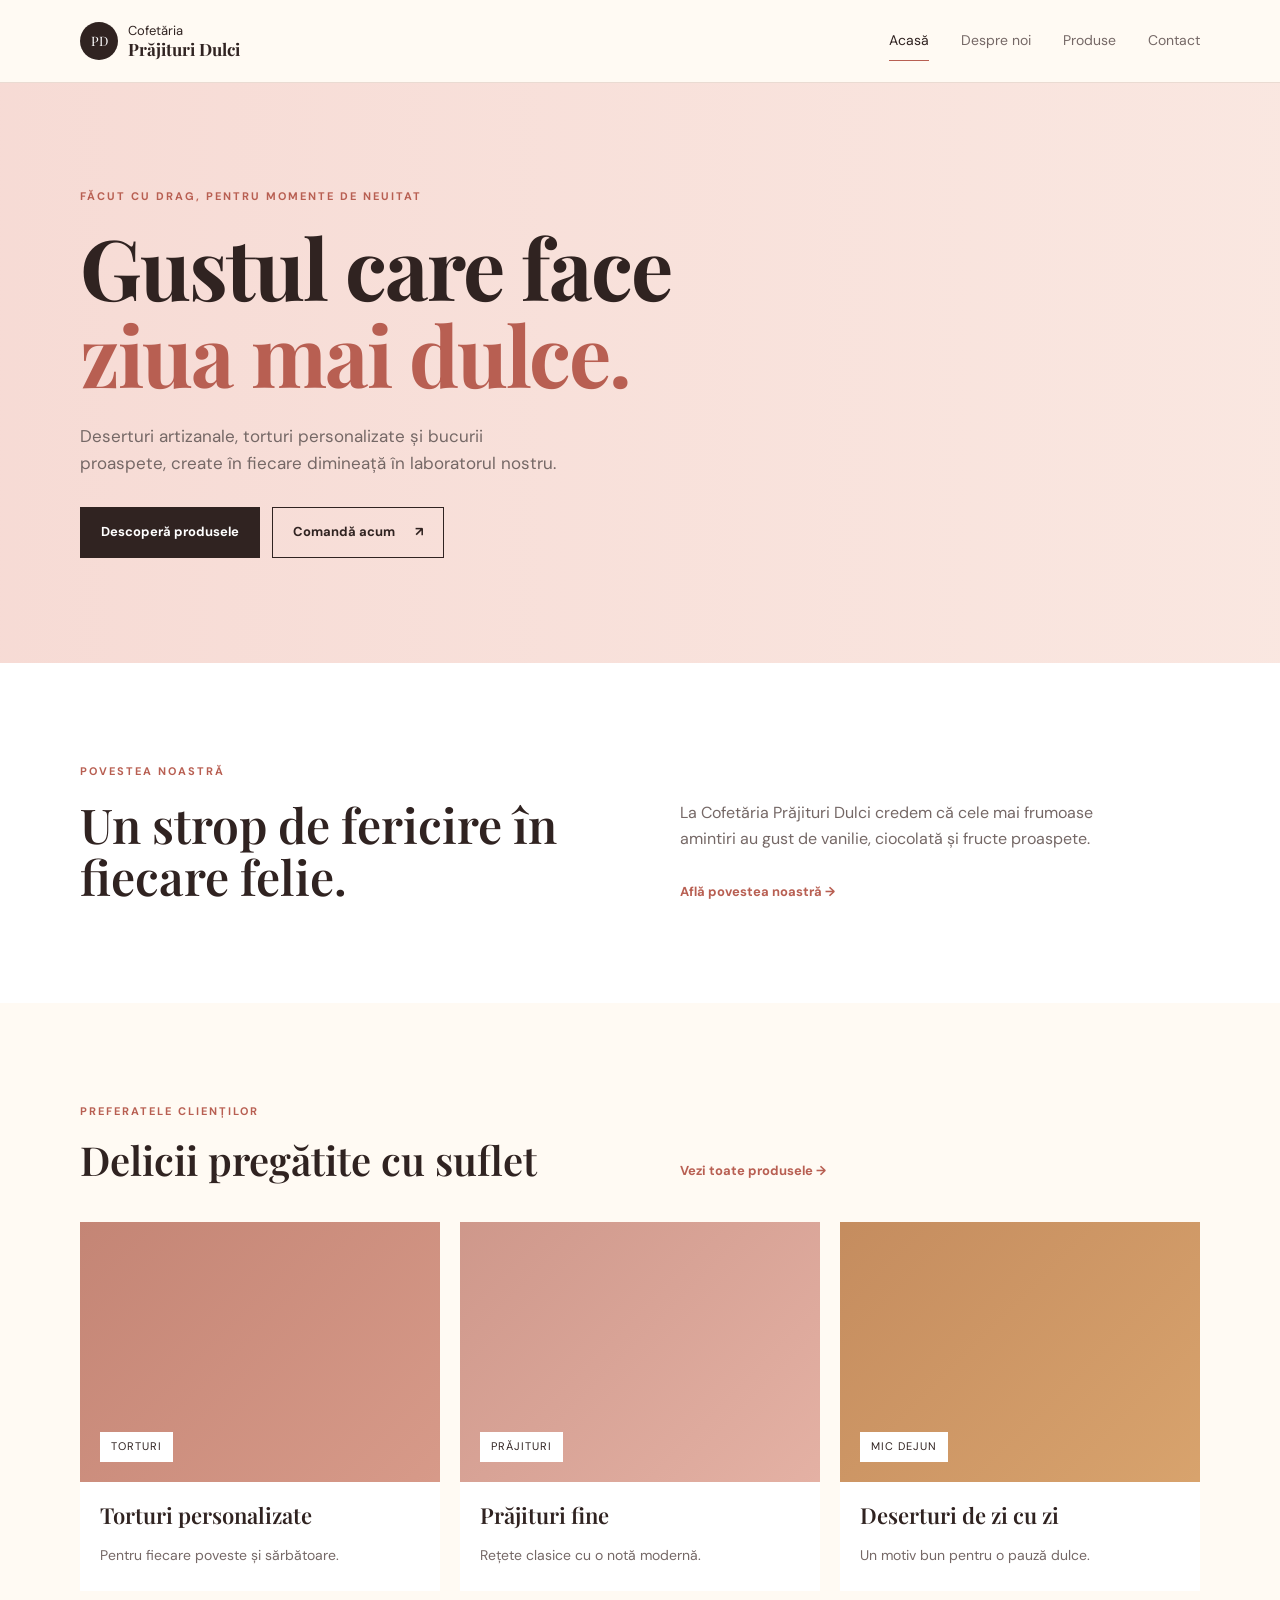
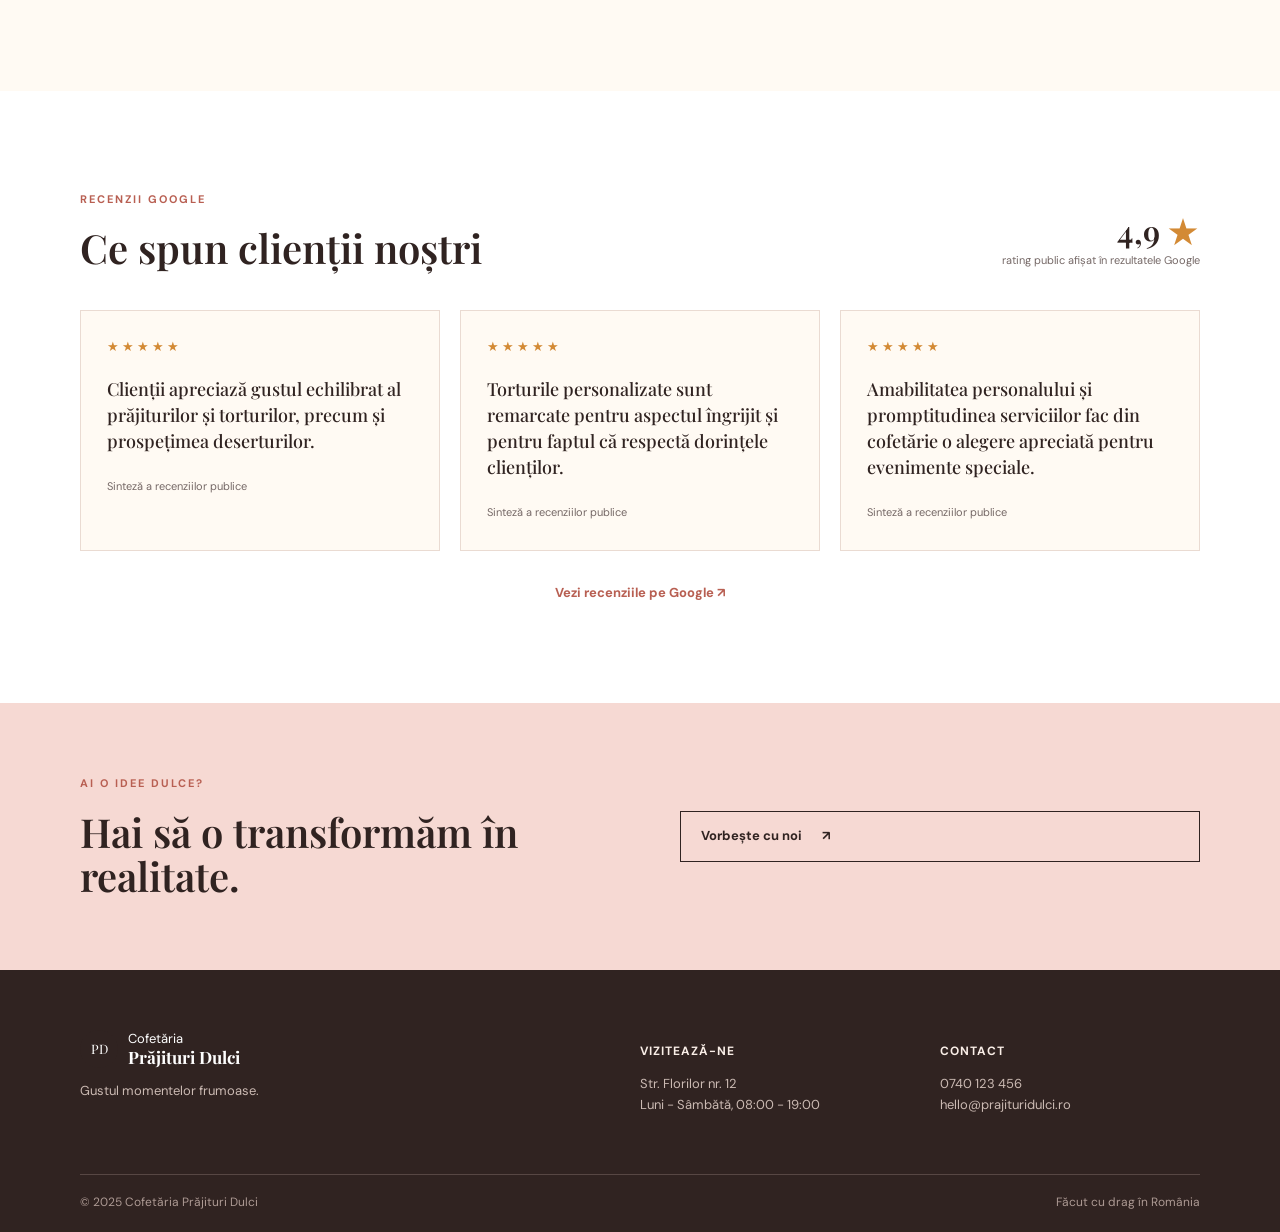
==== index.html @ 6f8dd499 "first commit" ====
<!doctype html>
<html lang="ro">
<head>
  <meta charset="utf-8">
  <meta name="viewport" content="width=device-width, initial-scale=1">
  <meta name="description" content="Cofetăria Prăjituri Dulci - torturi, prăjituri și deserturi pregătite cu grijă.">
  <title>Cofetăria Prăjituri Dulci | Gustul momentelor frumoase</title>
  <link rel="preconnect" href="https://fonts.googleapis.com">
  <link rel="preconnect" href="https://fonts.gstatic.com" crossorigin>
  <link href="https://fonts.googleapis.com/css2?family=DM+Sans:wght@400;500;700&family=Playfair+Display:wght@600;700&display=swap" rel="stylesheet">
  <link rel="stylesheet" href="css/style.css">
</head>
<body>
  <header class="site-header">
    <div class="container header-inner">
      <a class="logo" href="index.html" aria-label="Cofetăria Prăjituri Dulci - pagina principală">
        <span class="logo-mark">PD</span>
        <span>Cofetăria <strong>Prăjituri Dulci</strong></span>
      </a>
      <button class="menu-toggle" aria-label="Deschide meniul" aria-expanded="false">☰</button>
      <nav class="main-nav" aria-label="Navigație principală">
        <a class="active" href="index.html">Acasă</a>
        <a href="pages/despre-noi.html">Despre noi</a>
        <a href="pages/produse.html">Produse</a>
        <a href="pages/contact.html">Contact</a>
      </nav>
    </div>
  </header>

  <main>
    <section class="hero">
      <div class="container hero-content">
        <p class="eyebrow">Făcut cu drag, pentru momente de neuitat</p>
        <h1>Gustul care face<br><em>ziua mai dulce.</em></h1>
        <p class="hero-text">Deserturi artizanale, torturi personalizate și bucurii proaspete, create în fiecare dimineață în laboratorul nostru.</p>
        <div class="button-row">
          <a class="button button-primary" href="pages/produse.html">Descoperă produsele</a>
          <a class="button button-light" href="pages/contact.html">Comandă acum <span>↗</span></a>
        </div>
      </div>
    </section>

    <section class="section intro">
      <div class="container intro-grid">
        <div>
          <p class="eyebrow">Povestea noastră</p>
          <h2>Un strop de fericire în fiecare felie.</h2>
        </div>
        <div>
          <p>La Cofetăria Prăjituri Dulci credem că cele mai frumoase amintiri au gust de vanilie, ciocolată și fructe proaspete.</p>
          <a class="text-link" href="pages/despre-noi.html">Află povestea noastră <span>→</span></a>
        </div>
      </div>
    </section>

    <section class="section products-section">
      <div class="container">
        <div class="section-heading">
          <div>
            <p class="eyebrow">Preferatele clienților</p>
            <h2>Delicii pregătite cu suflet</h2>
          </div>
          <a class="text-link" href="pages/produse.html">Vezi toate produsele <span>→</span></a>
        </div>
        <div class="product-grid">
          <article class="product-card">
            <div class="product-image image-cake"><span>Torturi</span></div>
            <div class="product-info"><h3>Torturi personalizate</h3><p>Pentru fiecare poveste și sărbătoare.</p></div>
          </article>
          <article class="product-card">
            <div class="product-image image-cupcake"><span>Prăjituri</span></div>
            <div class="product-info"><h3>Prăjituri fine</h3><p>Rețete clasice cu o notă modernă.</p></div>
          </article>
          <article class="product-card">
            <div class="product-image image-croissant"><span>Mic dejun</span></div>
            <div class="product-info"><h3>Deserturi de zi cu zi</h3><p>Un motiv bun pentru o pauză dulce.</p></div>
          </article>
        </div>
      </div>
    </section>

    <section class="section testimonials-section">
      <div class="container">
        <div class="section-heading">
          <div>
            <p class="eyebrow">Recenzii Google</p>
            <h2>Ce spun clienții noștri</h2>
          </div>
          <div class="review-score">
            <strong>4,9 <span>★</span></strong>
            <small>rating public afișat în rezultatele Google</small>
          </div>
        </div>
        <div class="testimonial-grid">
          <article class="testimonial-card">
            <div class="stars" aria-label="5 stele">★★★★★</div>
            <p>Clienții apreciază gustul echilibrat al prăjiturilor și torturilor, precum și prospețimea deserturilor.</p>
            <span>Sinteză a recenziilor publice</span>
          </article>
          <article class="testimonial-card">
            <div class="stars" aria-label="5 stele">★★★★★</div>
            <p>Torturile personalizate sunt remarcate pentru aspectul îngrijit și pentru faptul că respectă dorințele clienților.</p>
            <span>Sinteză a recenziilor publice</span>
          </article>
          <article class="testimonial-card">
            <div class="stars" aria-label="5 stele">★★★★★</div>
            <p>Amabilitatea personalului și promptitudinea serviciilor fac din cofetărie o alegere apreciată pentru evenimente speciale.</p>
            <span>Sinteză a recenziilor publice</span>
          </article>
        </div>
        <a class="text-link reviews-link" href="https://www.google.com/search?q=cofetaria+prajituri+dulci+sibiu" target="_blank" rel="noopener noreferrer">Vezi recenziile pe Google <span>↗</span></a>
      </div>
    </section>

    <section class="cta">
      <div class="container cta-inner">
        <div><p class="eyebrow">Ai o idee dulce?</p><h2>Hai să o transformăm în realitate.</h2></div>
        <a class="button button-light" href="pages/contact.html">Vorbește cu noi <span>↗</span></a>
      </div>
    </section>
  </main>

  <footer class="site-footer">
    <div class="container footer-grid">
      <div><a class="logo logo-footer" href="index.html"><span class="logo-mark">PD</span><span>Cofetăria <strong>Prăjituri Dulci</strong></span></a><p>Gustul momentelor frumoase.</p></div>
      <div><h3>Vizitează-ne</h3><p>Str. Florilor nr. 12<br>Luni - Sâmbătă, 08:00 - 19:00</p></div>
      <div><h3>Contact</h3><p><a href="tel:+40740123456">0740 123 456</a><br><a href="mailto:hello@prajituridulci.ro">hello@prajituridulci.ro</a></p></div>
    </div>
    <div class="container footer-bottom"><span>© 2025 Cofetăria Prăjituri Dulci</span><span>Făcut cu drag în România</span></div>
  </footer>
  <script src="js/main.js"></script>
</body>
</html>
---- css/style.css ----
:root{--cream:#fffaf3;--pink:#f6d9d3;--dark:#302321;--muted:#756866;--accent:#b85f52;--line:#eadbd2}*{box-sizing:border-box}html{scroll-behavior:smooth}body{margin:0;background:var(--cream);color:var(--dark);font-family:"DM Sans",sans-serif;line-height:1.6}a{color:inherit;text-decoration:none}.container{width:min(1120px,calc(100% - 48px));margin:auto}.site-header{background:var(--cream);border-bottom:1px solid var(--line);position:relative;z-index:2}.header-inner{display:flex;align-items:center;justify-content:space-between;min-height:82px}.logo{display:flex;align-items:center;gap:10px;font-size:13px;line-height:1.2}.logo strong{display:block;font-size:17px;font-family:"Playfair Display",serif}.logo-mark{display:grid;place-items:center;width:38px;height:38px;border-radius:50%;background:var(--dark);color:#fff;font-family:"Playfair Display",serif}.main-nav{display:flex;gap:32px;font-size:14px}.main-nav a{padding:8px 0;color:var(--muted)}.main-nav a:hover,.main-nav .active{color:var(--dark);border-bottom:1px solid var(--accent)}.menu-toggle{display:none;border:0;background:none;font-size:24px}.hero{min-height:580px;display:flex;align-items:center;background:linear-gradient(90deg,rgba(246,217,211,.94),rgba(246,217,211,.58)),url("../assets/images/hero.jpg") center/cover}.hero-content{padding:80px 0}.eyebrow{margin:0 0 17px;color:var(--accent);font-size:11px;font-weight:700;letter-spacing:2px;text-transform:uppercase}.hero h1,.page-hero h1{font-family:"Playfair Display",serif;font-size:clamp(48px,7vw,84px);line-height:1.04;letter-spacing:-2px;margin:0 0 25px}.hero h1 em,.page-hero h1 em{color:var(--accent);font-style:normal}.hero-text{max-width:490px;color:var(--muted);font-size:17px}.button{display:inline-flex;align-items:center;gap:20px;border:1px solid var(--dark);padding:14px 20px;font-size:13px;font-weight:700;transition:.2s}.button:hover{transform:translateY(-2px)}.button-primary{background:var(--dark);color:white}.button-light{background:transparent}.button-row{display:flex;gap:12px;margin-top:30px}.section{padding:100px 0}.intro{background:#fff}.intro-grid,.section-heading,.cta-inner{display:grid;grid-template-columns:1fr 1fr;gap:80px;align-items:end}.intro h2,.section h2,.cta h2{font:600 clamp(32px,4vw,48px)/1.1 "Playfair Display",serif;margin:0}.intro p:not(.eyebrow){max-width:450px;color:var(--muted)}.text-link{display:inline-block;margin-top:14px;color:var(--accent);font-weight:700;font-size:13px}.products-section{background:var(--cream)}.section-heading{margin-bottom:40px}.section-heading h2{font-size:40px}.product-grid{display:grid;grid-template-columns:repeat(3,1fr);gap:20px}.product-card{background:#fff}.product-image,.menu-art{height:260px;background-size:cover;background-position:center;display:flex;align-items:flex-end;padding:20px}.product-image span{padding:6px 11px;background:#fff;font-size:11px;text-transform:uppercase;letter-spacing:1px}.image-cake{background-color:#d79a89;background-image:linear-gradient(135deg,rgba(120,50,38,.2),transparent),url("../assets/images/tort.jpg")}.image-cupcake{background-color:#e4b1a4;background-image:linear-gradient(135deg,rgba(120,50,38,.2),transparent),url("../assets/images/prajituri.jpg")}.image-croissant{background-color:#d8a36d;background-image:linear-gradient(135deg,rgba(120,50,38,.2),transparent),url("../assets/images/deserturi.jpg")}.product-info{padding:18px 20px 25px}.product-info h3{font:600 22px "Playfair Display",serif;margin:0}.product-info p{color:var(--muted);font-size:14px;margin-bottom:0}.testimonials-section{background:#fff}.review-score{display:flex;flex-direction:column;align-items:flex-end}.review-score strong{font:600 32px "Playfair Display",serif}.review-score strong span,.stars{color:#d38a35;letter-spacing:3px}.review-score small,.testimonial-card span{color:var(--muted);font-size:11px}.testimonial-grid{display:grid;grid-template-columns:repeat(3,1fr);gap:20px}.testimonial-card{border:1px solid var(--line);padding:26px;background:var(--cream)}.testimonial-card p{font:500 18px/1.45 "Playfair Display",serif;margin:18px 0}.stars{font-size:13px}.reviews-link{display:block;text-align:center;margin-top:32px}.cta{padding:72px 0;background:var(--pink)}.cta-inner{align-items:center}.cta h2{font-size:40px}.site-footer{background:var(--dark);color:#f9eee7;padding:60px 0 20px}.footer-grid{display:grid;grid-template-columns:2fr 1fr 1fr;gap:40px}.logo-footer{color:#fff}.site-footer p{color:#cbbab3;font-size:13px}.site-footer h3{font-size:12px;text-transform:uppercase;letter-spacing:1px}.footer-bottom{border-top:1px solid #574744;margin-top:45px;padding-top:18px;display:flex;justify-content:space-between;color:#ad9a94;font-size:12px}.page-hero{padding:100px 0 90px;background:var(--pink)}.page-hero h1{font-size:clamp(48px,7vw,76px)}.content-narrow{max-width:850px}.lead{font:600 28px/1.35 "Playfair Display",serif;margin-top:0}.content-narrow>p:not(.lead){color:var(--muted);max-width:650px}.values-grid{display:grid;grid-template-columns:repeat(3,1fr);gap:30px;margin-top:70px;border-top:1px solid var(--line);padding-top:30px}.values-grid strong{color:var(--accent);font-size:12px}.values-grid h2{font-size:25px;margin:12px 0}.values-grid p,.menu-list p,.contact-grid p{color:var(--muted)}.menu-list{display:grid;gap:24px}.menu-list article{display:grid;grid-template-columns:220px 1fr;gap:32px;align-items:center;border-bottom:1px solid var(--line);padding-bottom:24px}.menu-art{height:170px}.menu-list h2{font-size:30px}.menu-list strong{color:var(--accent);font-size:14px}.contact-grid{display:grid;grid-template-columns:1fr 1fr;gap:100px}.contact-details{margin-top:45px}.contact-details p{margin:22px 0}.contact-details a{color:var(--accent)}.contact-form{display:grid;gap:18px}.contact-form label{font-size:12px;font-weight:700}.contact-form input,.contact-form textarea{display:block;width:100%;margin-top:7px;border:1px solid var(--line);background:#fff;padding:13px;font:inherit}.contact-form textarea{resize:vertical}.form-status{margin:0;font-size:13px!important;color:var(--accent)!important}@media(max-width:700px){.container{width:min(100% - 32px,1120px)}.menu-toggle{display:block}.main-nav{display:none;position:absolute;top:82px;left:0;right:0;background:var(--cream);padding:20px 24px;flex-direction:column;gap:10px;border-bottom:1px solid var(--line)}.main-nav.open{display:flex}.hero{min-height:580px}.button-row,.intro-grid,.section-heading,.cta-inner,.contact-grid{grid-template-columns:1fr;display:grid;gap:14px}.section{padding:70px 0}.product-grid,.footer-grid,.values-grid,.testimonial-grid{grid-template-columns:1fr}.section-heading{gap:20px}.review-score{align-items:flex-start}.footer-grid{gap:25px}.footer-bottom{gap:15px;flex-direction:column}.page-hero{padding:70px 0}.menu-list article{grid-template-columns:1fr}.menu-art{height:220px}}
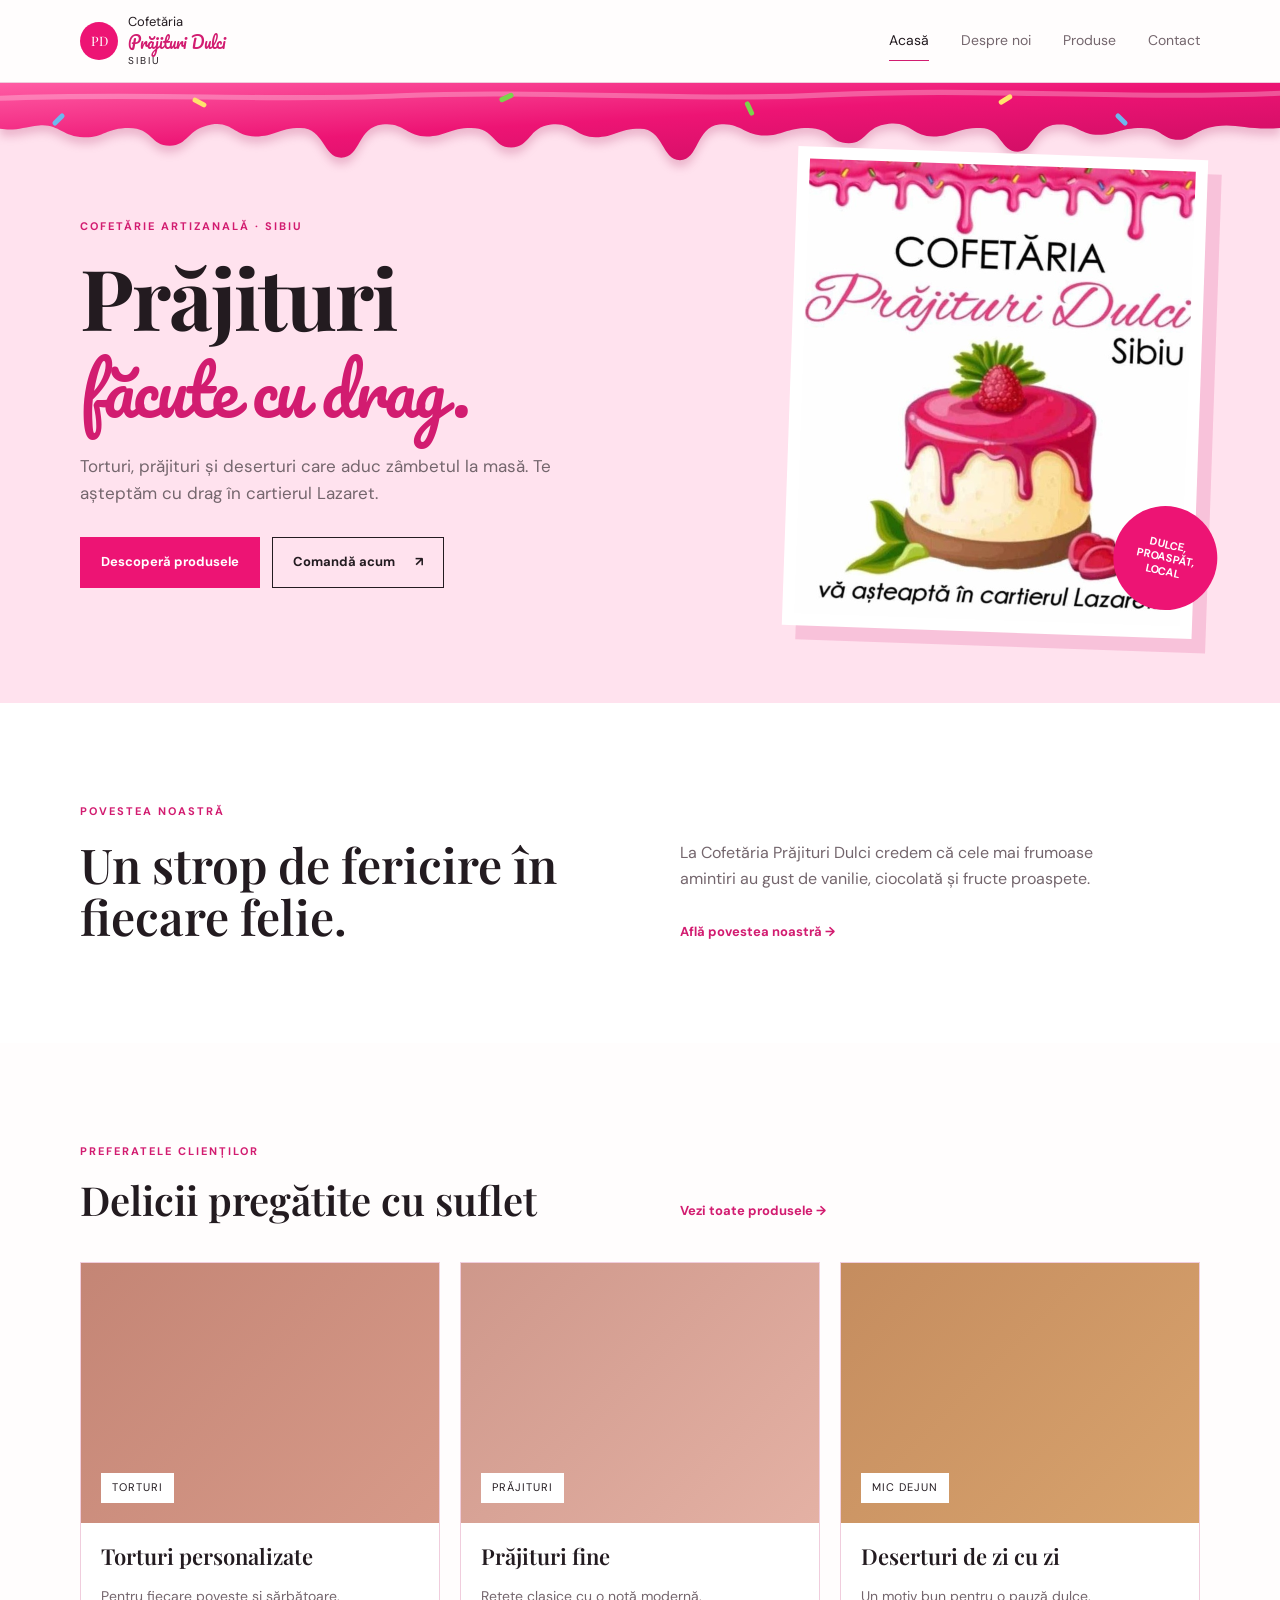
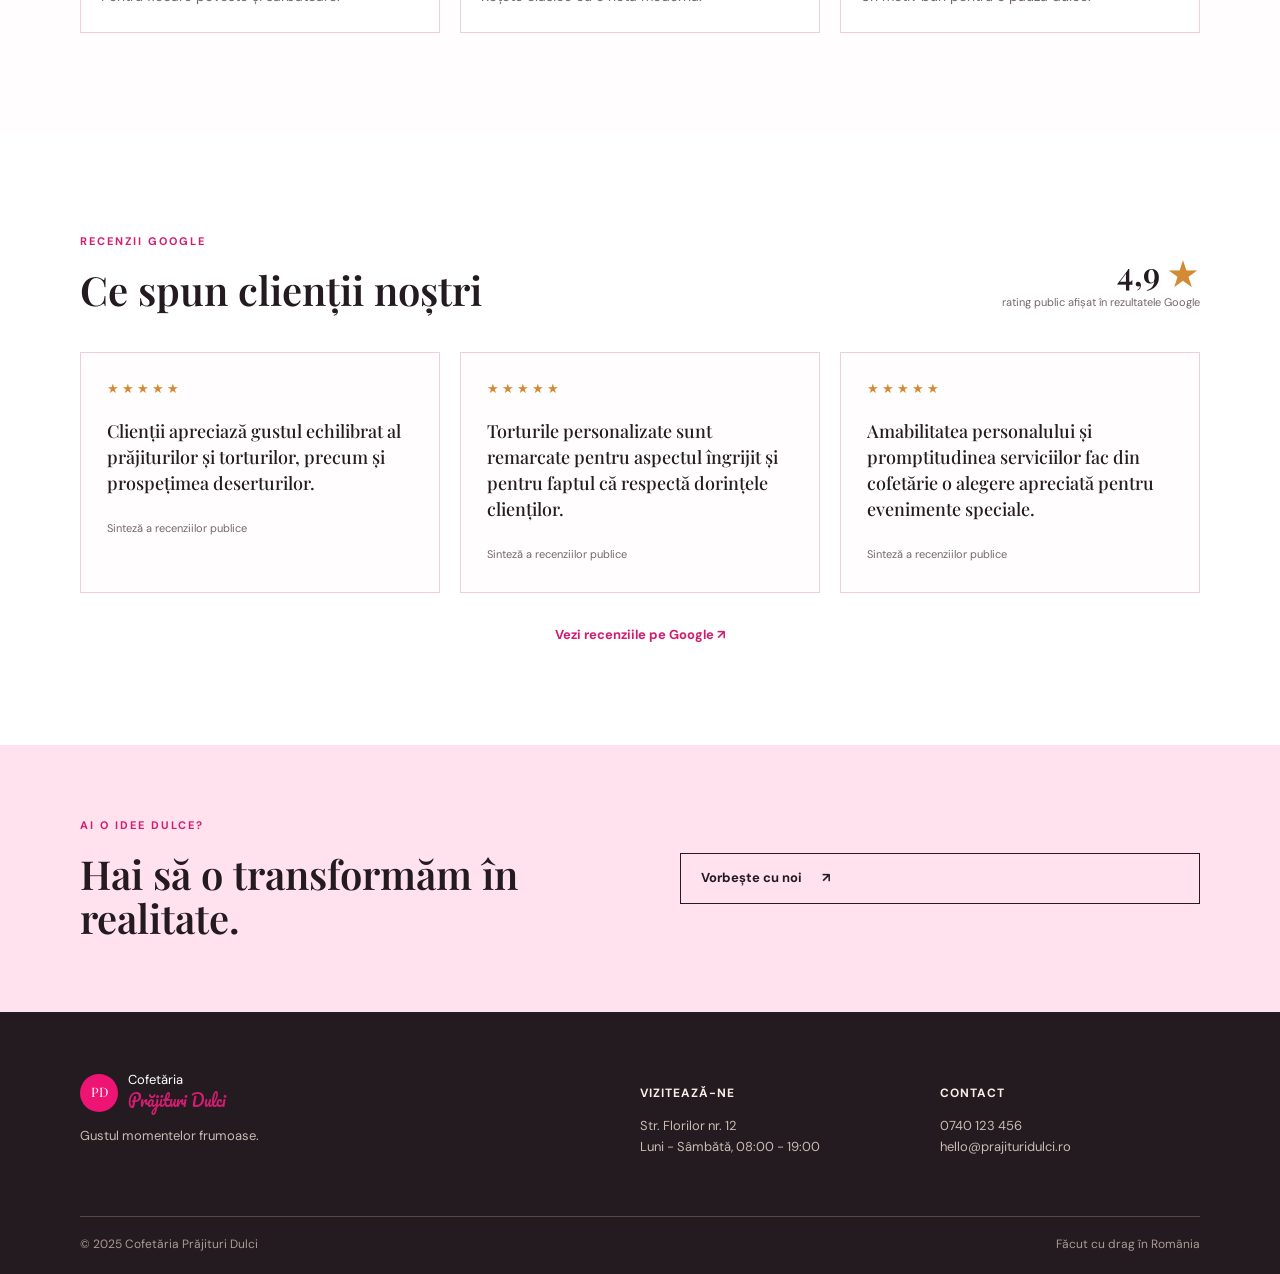
==== commit 2cfe828e: "updated interface and fixed UI design" ====
--- a/index.html
+++ b/index.html
@@ -1,133 +1,247 @@
 <!doctype html>
 <html lang="ro">
-<head>
-  <meta charset="utf-8">
-  <meta name="viewport" content="width=device-width, initial-scale=1">
-  <meta name="description" content="Cofetăria Prăjituri Dulci - torturi, prăjituri și deserturi pregătite cu grijă.">
-  <title>Cofetăria Prăjituri Dulci | Gustul momentelor frumoase</title>
-  <link rel="preconnect" href="https://fonts.googleapis.com">
-  <link rel="preconnect" href="https://fonts.gstatic.com" crossorigin>
-  <link href="https://fonts.googleapis.com/css2?family=DM+Sans:wght@400;500;700&family=Playfair+Display:wght@600;700&display=swap" rel="stylesheet">
-  <link rel="stylesheet" href="css/style.css">
-</head>
-<body>
-  <header class="site-header">
-    <div class="container header-inner">
-      <a class="logo" href="index.html" aria-label="Cofetăria Prăjituri Dulci - pagina principală">
-        <span class="logo-mark">PD</span>
-        <span>Cofetăria <strong>Prăjituri Dulci</strong></span>
-      </a>
-      <button class="menu-toggle" aria-label="Deschide meniul" aria-expanded="false">☰</button>
-      <nav class="main-nav" aria-label="Navigație principală">
-        <a class="active" href="index.html">Acasă</a>
-        <a href="pages/despre-noi.html">Despre noi</a>
-        <a href="pages/produse.html">Produse</a>
-        <a href="pages/contact.html">Contact</a>
-      </nav>
-    </div>
-  </header>
-
-  <main>
-    <section class="hero">
-      <div class="container hero-content">
-        <p class="eyebrow">Făcut cu drag, pentru momente de neuitat</p>
-        <h1>Gustul care face<br><em>ziua mai dulce.</em></h1>
-        <p class="hero-text">Deserturi artizanale, torturi personalizate și bucurii proaspete, create în fiecare dimineață în laboratorul nostru.</p>
-        <div class="button-row">
-          <a class="button button-primary" href="pages/produse.html">Descoperă produsele</a>
-          <a class="button button-light" href="pages/contact.html">Comandă acum <span>↗</span></a>
-        </div>
+  <head>
+    <meta charset="utf-8" />
+    <meta name="viewport" content="width=device-width, initial-scale=1" />
+    <meta
+      name="description"
+      content="Cofetăria Prăjituri Dulci - torturi, prăjituri și deserturi pregătite cu grijă."
+    />
+    <title>Cofetăria Prăjituri Dulci | Gustul momentelor frumoase</title>
+    <link rel="preconnect" href="https://fonts.googleapis.com" />
+    <link rel="preconnect" href="https://fonts.gstatic.com" crossorigin />
+    <link
+      href="https://fonts.googleapis.com/css2?family=DM+Sans:wght@400;500;700&family=Pacifico&family=Playfair+Display:wght@600;700&display=swap"
+      rel="stylesheet"
+    />
+    <link rel="stylesheet" href="css/style.css" />
+  </head>
+  <body>
+    <header class="site-header">
+      <div class="container header-inner">
+        <a
+          class="logo"
+          href="index.html"
+          aria-label="Cofetăria Prăjituri Dulci - pagina principală"
+        >
+          <span class="logo-mark">PD</span>
+          <span
+            >Cofetăria <strong>Prăjituri Dulci</strong
+            ><small>Sibiu</small></span
+          >
+        </a>
+        <button
+          class="menu-toggle"
+          aria-label="Deschide meniul"
+          aria-expanded="false"
+        >
+          ☰
+        </button>
+        <nav class="main-nav" aria-label="Navigație principală">
+          <a class="active" href="index.html">Acasă</a>
+          <a href="pages/despre-noi.html">Despre noi</a>
+          <a href="pages/produse.html">Produse</a>
+          <a href="pages/contact.html">Contact</a>
+        </nav>
       </div>
-    </section>
-
-    <section class="section intro">
-      <div class="container intro-grid">
+    </header>
+
+    <main>
+      <section class="hero">
+        <div class="icing-drip" aria-hidden="true">
+          <svg class="icing-svg" viewBox="0 0 1440 132" preserveAspectRatio="none">
+            <defs>
+              <linearGradient id="icing-gradient" x1="0" x2="1" y1="0" y2="1">
+                <stop offset="0" stop-color="#ff5ca4" />
+                <stop offset=".48" stop-color="#ed1474" />
+                <stop offset="1" stop-color="#c90c61" />
+              </linearGradient>
+            </defs>
+            <path class="icing-surface" d="M0 0H1440V53C1404 56 1390 47 1368 51C1344 55 1340 67 1326 67C1307 67 1308 53 1284 53C1260 53 1254 61 1236 61C1215 61 1211 47 1189 49C1162 51 1164 81 1145 81C1125 81 1127 53 1103 53C1075 53 1072 63 1050 63C1027 63 1024 45 1000 48C973 51 975 71 955 71C933 71 936 53 909 53C885 53 880 62 860 62C838 62 832 46 809 49C783 52 786 91 765 91C744 91 747 54 720 54C695 54 692 64 670 64C648 64 644 46 620 49C594 52 597 76 575 76C554 76 557 53 530 53C506 53 501 63 480 63C457 63 454 46 430 49C402 52 406 88 384 88C363 88 365 53 338 53C313 53 310 63 287 63C264 63 261 45 238 49C210 54 212 74 191 74C169 74 172 53 145 53C119 53 116 65 94 64C70 63 66 48 44 50C25 52 18 57 0 54Z" />
+            <path class="icing-highlight" d="M0 18C170 11 298 22 450 15C614 8 780 22 930 14C1105 5 1260 20 1440 12" />
+          </svg>
+          <i class="sprinkle sprinkle-1"></i>
+          <i class="sprinkle sprinkle-2"></i>
+          <i class="sprinkle sprinkle-3"></i>
+          <i class="sprinkle sprinkle-4"></i>
+          <i class="sprinkle sprinkle-5"></i>
+          <i class="sprinkle sprinkle-6"></i>
+        </div>
+        <div class="container hero-layout">
+          <div class="hero-content">
+            <p class="eyebrow">Cofetărie artizanală · Sibiu</p>
+            <h1>Prăjituri<br /><em>făcute cu drag.</em></h1>
+            <p class="hero-text">
+              Torturi, prăjituri și deserturi care aduc zâmbetul la masă. Te
+              așteptăm cu drag în cartierul Lazaret.
+            </p>
+            <div class="button-row">
+              <a class="button button-primary" href="pages/produse.html"
+                >Descoperă produsele</a
+              >
+              <a class="button button-light" href="pages/contact.html"
+                >Comandă acum <span>↗</span></a
+              >
+            </div>
+          </div>
+          <div class="hero-brand-card">
+            <img
+              src="assets/images/brand-cofetaria.jpg"
+              alt="Cofetăria Prăjituri Dulci Sibiu, tort cu glazură roz"
+            />
+            <span class="hero-sticker">dulce, proaspăt, local</span>
+          </div>
+        </div>
+      </section>
+
+      <section class="section intro">
+        <div class="container intro-grid">
+          <div>
+            <p class="eyebrow">Povestea noastră</p>
+            <h2>Un strop de fericire în fiecare felie.</h2>
+          </div>
+          <div>
+            <p>
+              La Cofetăria Prăjituri Dulci credem că cele mai frumoase amintiri
+              au gust de vanilie, ciocolată și fructe proaspete.
+            </p>
+            <a class="text-link" href="pages/despre-noi.html"
+              >Află povestea noastră <span>→</span></a
+            >
+          </div>
+        </div>
+      </section>
+
+      <section class="section products-section">
+        <div class="container">
+          <div class="section-heading">
+            <div>
+              <p class="eyebrow">Preferatele clienților</p>
+              <h2>Delicii pregătite cu suflet</h2>
+            </div>
+            <a class="text-link" href="pages/produse.html"
+              >Vezi toate produsele <span>→</span></a
+            >
+          </div>
+          <div class="product-grid">
+            <article class="product-card">
+              <div class="product-image image-cake"><span>Torturi</span></div>
+              <div class="product-info">
+                <h3>Torturi personalizate</h3>
+                <p>Pentru fiecare poveste și sărbătoare.</p>
+              </div>
+            </article>
+            <article class="product-card">
+              <div class="product-image image-cupcake">
+                <span>Prăjituri</span>
+              </div>
+              <div class="product-info">
+                <h3>Prăjituri fine</h3>
+                <p>Rețete clasice cu o notă modernă.</p>
+              </div>
+            </article>
+            <article class="product-card">
+              <div class="product-image image-croissant">
+                <span>Mic dejun</span>
+              </div>
+              <div class="product-info">
+                <h3>Deserturi de zi cu zi</h3>
+                <p>Un motiv bun pentru o pauză dulce.</p>
+              </div>
+            </article>
+          </div>
+        </div>
+      </section>
+
+      <section class="section testimonials-section">
+        <div class="container">
+          <div class="section-heading">
+            <div>
+              <p class="eyebrow">Recenzii Google</p>
+              <h2>Ce spun clienții noștri</h2>
+            </div>
+            <div class="review-score">
+              <strong>4,9 <span>★</span></strong>
+              <small>rating public afișat în rezultatele Google</small>
+            </div>
+          </div>
+          <div class="testimonial-grid">
+            <article class="testimonial-card">
+              <div class="stars" aria-label="5 stele">★★★★★</div>
+              <p>
+                Clienții apreciază gustul echilibrat al prăjiturilor și
+                torturilor, precum și prospețimea deserturilor.
+              </p>
+              <span>Sinteză a recenziilor publice</span>
+            </article>
+            <article class="testimonial-card">
+              <div class="stars" aria-label="5 stele">★★★★★</div>
+              <p>
+                Torturile personalizate sunt remarcate pentru aspectul îngrijit
+                și pentru faptul că respectă dorințele clienților.
+              </p>
+              <span>Sinteză a recenziilor publice</span>
+            </article>
+            <article class="testimonial-card">
+              <div class="stars" aria-label="5 stele">★★★★★</div>
+              <p>
+                Amabilitatea personalului și promptitudinea serviciilor fac din
+                cofetărie o alegere apreciată pentru evenimente speciale.
+              </p>
+              <span>Sinteză a recenziilor publice</span>
+            </article>
+          </div>
+          <a
+            class="text-link reviews-link"
+            href="https://www.google.com/search?q=cofetaria+prajituri+dulci+sibiu"
+            target="_blank"
+            rel="noopener noreferrer"
+            >Vezi recenziile pe Google <span>↗</span></a
+          >
+        </div>
+      </section>
+
+      <section class="cta">
+        <div class="container cta-inner">
+          <div>
+            <p class="eyebrow">Ai o idee dulce?</p>
+            <h2>Hai să o transformăm în realitate.</h2>
+          </div>
+          <a class="button button-light" href="pages/contact.html"
+            >Vorbește cu noi <span>↗</span></a
+          >
+        </div>
+      </section>
+    </main>
+
+    <footer class="site-footer">
+      <div class="container footer-grid">
         <div>
-          <p class="eyebrow">Povestea noastră</p>
-          <h2>Un strop de fericire în fiecare felie.</h2>
+          <a class="logo logo-footer" href="index.html"
+            ><span class="logo-mark">PD</span
+            ><span>Cofetăria <strong>Prăjituri Dulci</strong></span></a
+          >
+          <p>Gustul momentelor frumoase.</p>
         </div>
         <div>
-          <p>La Cofetăria Prăjituri Dulci credem că cele mai frumoase amintiri au gust de vanilie, ciocolată și fructe proaspete.</p>
-          <a class="text-link" href="pages/despre-noi.html">Află povestea noastră <span>→</span></a>
+          <h3>Vizitează-ne</h3>
+          <p>Str. Florilor nr. 12<br />Luni - Sâmbătă, 08:00 - 19:00</p>
+        </div>
+        <div>
+          <h3>Contact</h3>
+          <p>
+            <a href="tel:+40740123456">0740 123 456</a><br /><a
+              href="mailto:hello@prajituridulci.ro"
+              >hello@prajituridulci.ro</a
+            >
+          </p>
         </div>
       </div>
-    </section>
-
-    <section class="section products-section">
-      <div class="container">
-        <div class="section-heading">
-          <div>
-            <p class="eyebrow">Preferatele clienților</p>
-            <h2>Delicii pregătite cu suflet</h2>
-          </div>
-          <a class="text-link" href="pages/produse.html">Vezi toate produsele <span>→</span></a>
-        </div>
-        <div class="product-grid">
-          <article class="product-card">
-            <div class="product-image image-cake"><span>Torturi</span></div>
-            <div class="product-info"><h3>Torturi personalizate</h3><p>Pentru fiecare poveste și sărbătoare.</p></div>
-          </article>
-          <article class="product-card">
-            <div class="product-image image-cupcake"><span>Prăjituri</span></div>
-            <div class="product-info"><h3>Prăjituri fine</h3><p>Rețete clasice cu o notă modernă.</p></div>
-          </article>
-          <article class="product-card">
-            <div class="product-image image-croissant"><span>Mic dejun</span></div>
-            <div class="product-info"><h3>Deserturi de zi cu zi</h3><p>Un motiv bun pentru o pauză dulce.</p></div>
-          </article>
-        </div>
+      <div class="container footer-bottom">
+        <span>© 2025 Cofetăria Prăjituri Dulci</span
+        ><span>Făcut cu drag în România</span>
       </div>
-    </section>
-
-    <section class="section testimonials-section">
-      <div class="container">
-        <div class="section-heading">
-          <div>
-            <p class="eyebrow">Recenzii Google</p>
-            <h2>Ce spun clienții noștri</h2>
-          </div>
-          <div class="review-score">
-            <strong>4,9 <span>★</span></strong>
-            <small>rating public afișat în rezultatele Google</small>
-          </div>
-        </div>
-        <div class="testimonial-grid">
-          <article class="testimonial-card">
-            <div class="stars" aria-label="5 stele">★★★★★</div>
-            <p>Clienții apreciază gustul echilibrat al prăjiturilor și torturilor, precum și prospețimea deserturilor.</p>
-            <span>Sinteză a recenziilor publice</span>
-          </article>
-          <article class="testimonial-card">
-            <div class="stars" aria-label="5 stele">★★★★★</div>
-            <p>Torturile personalizate sunt remarcate pentru aspectul îngrijit și pentru faptul că respectă dorințele clienților.</p>
-            <span>Sinteză a recenziilor publice</span>
-          </article>
-          <article class="testimonial-card">
-            <div class="stars" aria-label="5 stele">★★★★★</div>
-            <p>Amabilitatea personalului și promptitudinea serviciilor fac din cofetărie o alegere apreciată pentru evenimente speciale.</p>
-            <span>Sinteză a recenziilor publice</span>
-          </article>
-        </div>
-        <a class="text-link reviews-link" href="https://www.google.com/search?q=cofetaria+prajituri+dulci+sibiu" target="_blank" rel="noopener noreferrer">Vezi recenziile pe Google <span>↗</span></a>
-      </div>
-    </section>
-
-    <section class="cta">
-      <div class="container cta-inner">
-        <div><p class="eyebrow">Ai o idee dulce?</p><h2>Hai să o transformăm în realitate.</h2></div>
-        <a class="button button-light" href="pages/contact.html">Vorbește cu noi <span>↗</span></a>
-      </div>
-    </section>
-  </main>
-
-  <footer class="site-footer">
-    <div class="container footer-grid">
-      <div><a class="logo logo-footer" href="index.html"><span class="logo-mark">PD</span><span>Cofetăria <strong>Prăjituri Dulci</strong></span></a><p>Gustul momentelor frumoase.</p></div>
-      <div><h3>Vizitează-ne</h3><p>Str. Florilor nr. 12<br>Luni - Sâmbătă, 08:00 - 19:00</p></div>
-      <div><h3>Contact</h3><p><a href="tel:+40740123456">0740 123 456</a><br><a href="mailto:hello@prajituridulci.ro">hello@prajituridulci.ro</a></p></div>
-    </div>
-    <div class="container footer-bottom"><span>© 2025 Cofetăria Prăjituri Dulci</span><span>Făcut cu drag în România</span></div>
-  </footer>
-  <script src="js/main.js"></script>
-</body>
+    </footer>
+    <script src="js/main.js"></script>
+  </body>
 </html>
--- a/css/style.css
+++ b/css/style.css
@@ -1 +1,773 @@
-:root{--cream:#fffaf3;--pink:#f6d9d3;--dark:#302321;--muted:#756866;--accent:#b85f52;--line:#eadbd2}*{box-sizing:border-box}html{scroll-behavior:smooth}body{margin:0;background:var(--cream);color:var(--dark);font-family:"DM Sans",sans-serif;line-height:1.6}a{color:inherit;text-decoration:none}.container{width:min(1120px,calc(100% - 48px));margin:auto}.site-header{background:var(--cream);border-bottom:1px solid var(--line);position:relative;z-index:2}.header-inner{display:flex;align-items:center;justify-content:space-between;min-height:82px}.logo{display:flex;align-items:center;gap:10px;font-size:13px;line-height:1.2}.logo strong{display:block;font-size:17px;font-family:"Playfair Display",serif}.logo-mark{display:grid;place-items:center;width:38px;height:38px;border-radius:50%;background:var(--dark);color:#fff;font-family:"Playfair Display",serif}.main-nav{display:flex;gap:32px;font-size:14px}.main-nav a{padding:8px 0;color:var(--muted)}.main-nav a:hover,.main-nav .active{color:var(--dark);border-bottom:1px solid var(--accent)}.menu-toggle{display:none;border:0;background:none;font-size:24px}.hero{min-height:580px;display:flex;align-items:center;background:linear-gradient(90deg,rgba(246,217,211,.94),rgba(246,217,211,.58)),url("../assets/images/hero.jpg") center/cover}.hero-content{padding:80px 0}.eyebrow{margin:0 0 17px;color:var(--accent);font-size:11px;font-weight:700;letter-spacing:2px;text-transform:uppercase}.hero h1,.page-hero h1{font-family:"Playfair Display",serif;font-size:clamp(48px,7vw,84px);line-height:1.04;letter-spacing:-2px;margin:0 0 25px}.hero h1 em,.page-hero h1 em{color:var(--accent);font-style:normal}.hero-text{max-width:490px;color:var(--muted);font-size:17px}.button{display:inline-flex;align-items:center;gap:20px;border:1px solid var(--dark);padding:14px 20px;font-size:13px;font-weight:700;transition:.2s}.button:hover{transform:translateY(-2px)}.button-primary{background:var(--dark);color:white}.button-light{background:transparent}.button-row{display:flex;gap:12px;margin-top:30px}.section{padding:100px 0}.intro{background:#fff}.intro-grid,.section-heading,.cta-inner{display:grid;grid-template-columns:1fr 1fr;gap:80px;align-items:end}.intro h2,.section h2,.cta h2{font:600 clamp(32px,4vw,48px)/1.1 "Playfair Display",serif;margin:0}.intro p:not(.eyebrow){max-width:450px;color:var(--muted)}.text-link{display:inline-block;margin-top:14px;color:var(--accent);font-weight:700;font-size:13px}.products-section{background:var(--cream)}.section-heading{margin-bottom:40px}.section-heading h2{font-size:40px}.product-grid{display:grid;grid-template-columns:repeat(3,1fr);gap:20px}.product-card{background:#fff}.product-image,.menu-art{height:260px;background-size:cover;background-position:center;display:flex;align-items:flex-end;padding:20px}.product-image span{padding:6px 11px;background:#fff;font-size:11px;text-transform:uppercase;letter-spacing:1px}.image-cake{background-color:#d79a89;background-image:linear-gradient(135deg,rgba(120,50,38,.2),transparent),url("../assets/images/tort.jpg")}.image-cupcake{background-color:#e4b1a4;background-image:linear-gradient(135deg,rgba(120,50,38,.2),transparent),url("../assets/images/prajituri.jpg")}.image-croissant{background-color:#d8a36d;background-image:linear-gradient(135deg,rgba(120,50,38,.2),transparent),url("../assets/images/deserturi.jpg")}.product-info{padding:18px 20px 25px}.product-info h3{font:600 22px "Playfair Display",serif;margin:0}.product-info p{color:var(--muted);font-size:14px;margin-bottom:0}.testimonials-section{background:#fff}.review-score{display:flex;flex-direction:column;align-items:flex-end}.review-score strong{font:600 32px "Playfair Display",serif}.review-score strong span,.stars{color:#d38a35;letter-spacing:3px}.review-score small,.testimonial-card span{color:var(--muted);font-size:11px}.testimonial-grid{display:grid;grid-template-columns:repeat(3,1fr);gap:20px}.testimonial-card{border:1px solid var(--line);padding:26px;background:var(--cream)}.testimonial-card p{font:500 18px/1.45 "Playfair Display",serif;margin:18px 0}.stars{font-size:13px}.reviews-link{display:block;text-align:center;margin-top:32px}.cta{padding:72px 0;background:var(--pink)}.cta-inner{align-items:center}.cta h2{font-size:40px}.site-footer{background:var(--dark);color:#f9eee7;padding:60px 0 20px}.footer-grid{display:grid;grid-template-columns:2fr 1fr 1fr;gap:40px}.logo-footer{color:#fff}.site-footer p{color:#cbbab3;font-size:13px}.site-footer h3{font-size:12px;text-transform:uppercase;letter-spacing:1px}.footer-bottom{border-top:1px solid #574744;margin-top:45px;padding-top:18px;display:flex;justify-content:space-between;color:#ad9a94;font-size:12px}.page-hero{padding:100px 0 90px;background:var(--pink)}.page-hero h1{font-size:clamp(48px,7vw,76px)}.content-narrow{max-width:850px}.lead{font:600 28px/1.35 "Playfair Display",serif;margin-top:0}.content-narrow>p:not(.lead){color:var(--muted);max-width:650px}.values-grid{display:grid;grid-template-columns:repeat(3,1fr);gap:30px;margin-top:70px;border-top:1px solid var(--line);padding-top:30px}.values-grid strong{color:var(--accent);font-size:12px}.values-grid h2{font-size:25px;margin:12px 0}.values-grid p,.menu-list p,.contact-grid p{color:var(--muted)}.menu-list{display:grid;gap:24px}.menu-list article{display:grid;grid-template-columns:220px 1fr;gap:32px;align-items:center;border-bottom:1px solid var(--line);padding-bottom:24px}.menu-art{height:170px}.menu-list h2{font-size:30px}.menu-list strong{color:var(--accent);font-size:14px}.contact-grid{display:grid;grid-template-columns:1fr 1fr;gap:100px}.contact-details{margin-top:45px}.contact-details p{margin:22px 0}.contact-details a{color:var(--accent)}.contact-form{display:grid;gap:18px}.contact-form label{font-size:12px;font-weight:700}.contact-form input,.contact-form textarea{display:block;width:100%;margin-top:7px;border:1px solid var(--line);background:#fff;padding:13px;font:inherit}.contact-form textarea{resize:vertical}.form-status{margin:0;font-size:13px!important;color:var(--accent)!important}@media(max-width:700px){.container{width:min(100% - 32px,1120px)}.menu-toggle{display:block}.main-nav{display:none;position:absolute;top:82px;left:0;right:0;background:var(--cream);padding:20px 24px;flex-direction:column;gap:10px;border-bottom:1px solid var(--line)}.main-nav.open{display:flex}.hero{min-height:580px}.button-row,.intro-grid,.section-heading,.cta-inner,.contact-grid{grid-template-columns:1fr;display:grid;gap:14px}.section{padding:70px 0}.product-grid,.footer-grid,.values-grid,.testimonial-grid{grid-template-columns:1fr}.section-heading{gap:20px}.review-score{align-items:flex-start}.footer-grid{gap:25px}.footer-bottom{gap:15px;flex-direction:column}.page-hero{padding:70px 0}.menu-list article{grid-template-columns:1fr}.menu-art{height:220px}}
+:root {
+  --cream: #fffdfd;
+  --pink: #ffe2ee;
+  --dark: #231b20;
+  --muted: #74666d;
+  --accent: #d21c70;
+  --line: #f0cddd;
+  --hot-pink: #ed1474;
+}
+* {
+  box-sizing: border-box;
+}
+html {
+  scroll-behavior: smooth;
+}
+body {
+  margin: 0;
+  background: var(--cream);
+  color: var(--dark);
+  font-family: "DM Sans", sans-serif;
+  line-height: 1.6;
+}
+a {
+  color: inherit;
+  text-decoration: none;
+}
+.container {
+  width: min(1120px, calc(100% - 48px));
+  margin: auto;
+}
+.site-header {
+  background: var(--cream);
+  border-bottom: 1px solid var(--line);
+  position: relative;
+  z-index: 100;
+}
+.header-inner {
+  display: flex;
+  align-items: center;
+  justify-content: space-between;
+  min-height: 82px;
+  padding: 8px 0;
+}
+.logo {
+  display: flex;
+  align-items: center;
+  gap: 10px;
+  font-size: 13px;
+  line-height: 1.3;
+}
+.logo > span:last-child {
+  display: block;
+}
+.logo strong {
+  display: block;
+  font-size: 16px;
+  line-height: 1.15;
+  margin: 2px 0 4px;
+  color: var(--accent);
+  font-family: "Pacifico", cursive;
+  font-weight: 400;
+}
+.logo small {
+  display: block;
+  color: var(--dark);
+  font-size: 10px;
+  line-height: 1.25;
+  letter-spacing: 2px;
+  text-transform: uppercase;
+}
+.logo-mark {
+  display: grid;
+  place-items: center;
+  width: 38px;
+  height: 38px;
+  border-radius: 50%;
+  background: var(--hot-pink);
+  color: #fff;
+  font-family: "Playfair Display", serif;
+}
+.main-nav {
+  display: flex;
+  gap: 32px;
+  font-size: 14px;
+}
+.main-nav a {
+  padding: 8px 0;
+  color: var(--muted);
+}
+.main-nav a:hover,
+.main-nav .active {
+  color: var(--dark);
+  border-bottom: 1px solid var(--accent);
+}
+.menu-toggle {
+  display: none;
+  border: 0;
+  background: none;
+  font-size: 24px;
+}
+.hero {
+  min-height: 620px;
+  display: flex;
+  align-items: center;
+  position: relative;
+  overflow: hidden;
+  background: var(--pink);
+}
+.hero::before {
+  content: "";
+  position: absolute;
+  inset: 0 0 auto;
+  height: 0;
+  background: transparent;
+}
+.icing-drip {
+  position: absolute;
+  inset: 0 0 auto;
+  z-index: 1;
+  height: 112px;
+  overflow: visible;
+  pointer-events: none;
+  filter: drop-shadow(0 7px 4px rgba(161, 12, 75, 0.2));
+}
+.icing-svg {
+  display: block;
+  width: 100%;
+  height: 112px;
+}
+.icing-surface {
+  fill: url("#icing-gradient");
+}
+.icing-highlight {
+  fill: none;
+  stroke: rgba(255, 255, 255, 0.28);
+  stroke-linecap: round;
+  stroke-width: 6;
+}
+.sprinkle {
+  position: absolute;
+  z-index: 2;
+  width: 15px;
+  height: 5px;
+  border-radius: 8px;
+  background: #ffe36d;
+  transform: rotate(28deg);
+}
+.sprinkle-1 { left: 15%; top: 17px; }
+.sprinkle-2 { left: 39%; top: 12px; background: #7ad44b; transform: rotate(-25deg); }
+.sprinkle-3 { left: 58%; top: 23px; background: #7ad44b; transform: rotate(65deg); }
+.sprinkle-4 { left: 78%; top: 14px; background: #ffe36d; transform: rotate(-32deg); }
+.sprinkle-5 { left: 87%; top: 34px; background: #6db8ed; transform: rotate(45deg); }
+.sprinkle-6 { left: 4%; top: 34px; background: #6db8ed; transform: rotate(-45deg); }
+.hero-layout {
+  display: grid;
+  grid-template-columns: 1fr 0.85fr;
+  align-items: center;
+  gap: 70px;
+  position: relative;
+  z-index: 2;
+}
+.hero-content {
+  padding: 100px 0 80px;
+}
+.eyebrow {
+  margin: 0 0 17px;
+  color: var(--accent);
+  font-size: 11px;
+  font-weight: 700;
+  letter-spacing: 2px;
+  text-transform: uppercase;
+}
+.hero h1,
+.page-hero h1 {
+  font-family: "Playfair Display", serif;
+  font-size: clamp(48px, 7vw, 84px);
+  line-height: 1.04;
+  letter-spacing: -2px;
+  margin: 0 0 25px;
+}
+.hero h1 em,
+.page-hero h1 em {
+  color: var(--accent);
+  font-family: "Pacifico", cursive;
+  font-size: 0.82em;
+  font-weight: 400;
+  font-style: normal;
+}
+.hero-text {
+  max-width: 490px;
+  color: var(--muted);
+  font-size: 17px;
+}
+.button {
+  display: inline-flex;
+  align-items: center;
+  gap: 20px;
+  border: 1px solid var(--dark);
+  padding: 14px 20px;
+  font-size: 13px;
+  font-weight: 700;
+  transition: 0.2s;
+}
+.button:hover {
+  transform: translateY(-2px);
+}
+.button-primary {
+  background: var(--hot-pink);
+  border-color: var(--hot-pink);
+  color: white;
+}
+.button-light {
+  background: transparent;
+}
+.button-row {
+  display: flex;
+  gap: 12px;
+  margin-top: 30px;
+}
+.section {
+  padding: 100px 0;
+}
+.intro {
+  background: #fff;
+}
+.intro-grid,
+.section-heading,
+.cta-inner {
+  display: grid;
+  grid-template-columns: 1fr 1fr;
+  gap: 80px;
+  align-items: end;
+}
+.intro h2,
+.section h2,
+.cta h2 {
+  font:
+    600 clamp(32px, 4vw, 48px)/1.1 "Playfair Display",
+    serif;
+  margin: 0;
+}
+.intro p:not(.eyebrow) {
+  max-width: 450px;
+  color: var(--muted);
+}
+.text-link {
+  display: inline-block;
+  margin-top: 14px;
+  color: var(--accent);
+  font-weight: 700;
+  font-size: 13px;
+}
+.products-section {
+  background: var(--cream);
+}
+.section-heading {
+  margin-bottom: 40px;
+}
+.section-heading h2 {
+  font-size: 40px;
+}
+.product-grid {
+  display: grid;
+  grid-template-columns: repeat(3, 1fr);
+  gap: 20px;
+}
+.product-card {
+  background: #fff;
+  border: 1px solid var(--line);
+}
+.product-image,
+.menu-art {
+  height: 260px;
+  background-size: cover;
+  background-position: center;
+  display: flex;
+  align-items: flex-end;
+  padding: 20px;
+}
+.product-image span {
+  padding: 6px 11px;
+  background: #fff;
+  font-size: 11px;
+  text-transform: uppercase;
+  letter-spacing: 1px;
+}
+.image-cake {
+  background-color: #d79a89;
+  background-image:
+    linear-gradient(135deg, rgba(120, 50, 38, 0.2), transparent),
+    url("../assets/images/tort.jpg");
+}
+.image-cupcake {
+  background-color: #e4b1a4;
+  background-image:
+    linear-gradient(135deg, rgba(120, 50, 38, 0.2), transparent),
+    url("../assets/images/prajituri.jpg");
+}
+.image-croissant {
+  background-color: #d8a36d;
+  background-image:
+    linear-gradient(135deg, rgba(120, 50, 38, 0.2), transparent),
+    url("../assets/images/deserturi.jpg");
+}
+.product-info {
+  padding: 18px 20px 25px;
+}
+.product-info h3 {
+  font:
+    600 22px "Playfair Display",
+    serif;
+  margin: 0;
+}
+.product-info p {
+  color: var(--muted);
+  font-size: 14px;
+  margin-bottom: 0;
+}
+.hero-brand-card {
+  position: relative;
+  z-index: 2;
+  max-width: 410px;
+  justify-self: end;
+  padding: 12px;
+  background: #fff;
+  box-shadow: 14px 14px 0 rgba(210, 28, 112, 0.16);
+  transform: rotate(2deg);
+}
+.hero-brand-card img {
+  display: block;
+  width: 100%;
+  height: 455px;
+  object-fit: cover;
+  object-position: center;
+}
+.hero-sticker {
+  position: absolute;
+  right: -23px;
+  bottom: 28px;
+  display: grid;
+  place-items: center;
+  width: 104px;
+  height: 104px;
+  padding: 15px;
+  border-radius: 50%;
+  background: var(--hot-pink);
+  color: #fff;
+  font-size: 11px;
+  font-weight: 700;
+  line-height: 1.2;
+  text-align: center;
+  text-transform: uppercase;
+  transform: rotate(10deg);
+}
+.testimonials-section {
+  background: #fff;
+}
+.review-score {
+  display: flex;
+  flex-direction: column;
+  align-items: flex-end;
+}
+.review-score strong {
+  font:
+    600 32px "Playfair Display",
+    serif;
+}
+.review-score strong span,
+.stars {
+  color: #d38a35;
+  letter-spacing: 3px;
+}
+.review-score small,
+.testimonial-card span {
+  color: var(--muted);
+  font-size: 11px;
+}
+.testimonial-grid {
+  display: grid;
+  grid-template-columns: repeat(3, 1fr);
+  gap: 20px;
+}
+.testimonial-card {
+  border: 1px solid var(--line);
+  padding: 26px;
+  background: var(--cream);
+}
+.testimonial-card p {
+  font:
+    500 18px/1.45 "Playfair Display",
+    serif;
+  margin: 18px 0;
+}
+.stars {
+  font-size: 13px;
+}
+.reviews-link {
+  display: block;
+  text-align: center;
+  margin-top: 32px;
+}
+.cta {
+  padding: 72px 0;
+  background: var(--pink);
+}
+.cta-inner {
+  align-items: center;
+}
+.cta h2 {
+  font-size: 40px;
+}
+.site-footer {
+  background: var(--dark);
+  color: #f9eee7;
+  padding: 60px 0 20px;
+}
+.footer-grid {
+  display: grid;
+  grid-template-columns: 2fr 1fr 1fr;
+  gap: 40px;
+}
+.logo-footer {
+  color: #fff;
+}
+.site-footer p {
+  color: #cbbab3;
+  font-size: 13px;
+}
+.site-footer h3 {
+  font-size: 12px;
+  text-transform: uppercase;
+  letter-spacing: 1px;
+}
+.footer-bottom {
+  border-top: 1px solid #574744;
+  margin-top: 45px;
+  padding-top: 18px;
+  display: flex;
+  justify-content: space-between;
+  color: #ad9a94;
+  font-size: 12px;
+}
+.page-hero {
+  padding: 100px 0 90px;
+  background: var(--pink);
+}
+.page-hero h1 {
+  font-size: clamp(48px, 7vw, 76px);
+}
+.content-narrow {
+  max-width: 850px;
+}
+.lead {
+  font:
+    600 28px/1.35 "Playfair Display",
+    serif;
+  margin-top: 0;
+}
+.content-narrow > p:not(.lead) {
+  color: var(--muted);
+  max-width: 650px;
+}
+.values-grid {
+  display: grid;
+  grid-template-columns: repeat(3, 1fr);
+  gap: 30px;
+  margin-top: 70px;
+  border-top: 1px solid var(--line);
+  padding-top: 30px;
+}
+.values-grid strong {
+  color: var(--accent);
+  font-size: 12px;
+}
+.values-grid h2 {
+  font-size: 25px;
+  margin: 12px 0;
+}
+.values-grid p,
+.menu-list p,
+.contact-grid p {
+  color: var(--muted);
+}
+.menu-list {
+  display: grid;
+  gap: 24px;
+}
+.menu-list article {
+  display: grid;
+  grid-template-columns: 220px 1fr;
+  gap: 32px;
+  align-items: center;
+  border-bottom: 1px solid var(--line);
+  padding-bottom: 24px;
+}
+.menu-art {
+  height: 170px;
+}
+.menu-list h2 {
+  font-size: 30px;
+}
+.menu-list strong {
+  color: var(--accent);
+  font-size: 14px;
+}
+.contact-grid {
+  display: grid;
+  grid-template-columns: 1fr 1fr;
+  gap: 100px;
+}
+.contact-details {
+  margin-top: 45px;
+}
+.contact-details p {
+  margin: 22px 0;
+}
+.contact-details a {
+  color: var(--accent);
+}
+.contact-form {
+  display: grid;
+  gap: 18px;
+}
+.contact-form label {
+  font-size: 12px;
+  font-weight: 700;
+}
+.contact-form input,
+.contact-form textarea {
+  display: block;
+  width: 100%;
+  margin-top: 7px;
+  border: 1px solid var(--line);
+  background: #fff;
+  padding: 13px;
+  font: inherit;
+}
+.contact-form textarea {
+  resize: vertical;
+}
+.form-status {
+  margin: 0;
+  font-size: 13px !important;
+  color: var(--accent) !important;
+}
+@media (max-width: 700px) {
+  html,
+  body {
+    max-width: 100%;
+    overflow-x: hidden;
+  }
+  .container {
+    width: calc(100% - 32px);
+    max-width: none;
+  }
+  .site-header {
+    min-height: 70px;
+  }
+  .header-inner {
+    min-height: 70px;
+    gap: 12px;
+    padding: 7px 0;
+  }
+  .logo {
+    min-width: 0;
+    gap: 8px;
+    font-size: 11px;
+    line-height: 1.25;
+  }
+  .logo strong {
+    font-size: 14px;
+    line-height: 1.1;
+    margin: 2px 0 3px;
+    white-space: nowrap;
+  }
+  .logo small {
+    font-size: 8px;
+    line-height: 1.2;
+    letter-spacing: 1.5px;
+  }
+  .logo-mark {
+    flex: 0 0 34px;
+    width: 34px;
+    height: 34px;
+  }
+  .menu-toggle {
+    display: grid;
+    flex: 0 0 42px;
+    width: 42px;
+    height: 42px;
+    place-items: center;
+    padding: 0;
+    color: var(--dark);
+    cursor: pointer;
+  }
+  .main-nav {
+    display: none;
+    position: absolute;
+    top: 70px;
+    left: 0;
+    right: 0;
+    z-index: 200;
+    background: rgba(255, 253, 253, 0.98);
+    padding: 20px 24px;
+    flex-direction: column;
+    gap: 10px;
+    border-bottom: 1px solid var(--line);
+    box-shadow: 0 16px 24px rgba(35, 27, 32, 0.14);
+  }
+  .main-nav.open {
+    display: flex;
+  }
+  .hero {
+    min-height: auto;
+    overflow: hidden;
+  }
+  .hero-layout {
+    grid-template-columns: 1fr;
+    gap: 8px;
+  }
+  .hero-content {
+    padding: 92px 0 22px;
+  }
+  .eyebrow {
+    margin-bottom: 12px;
+    font-size: 10px;
+    letter-spacing: 1.5px;
+  }
+  .hero h1,
+  .page-hero h1 {
+    font-size: clamp(42px, 14vw, 62px);
+    letter-spacing: -1px;
+    margin-bottom: 18px;
+  }
+  .hero h1 em,
+  .page-hero h1 em {
+    font-size: 0.78em;
+  }
+  .hero-text {
+    max-width: 100%;
+    font-size: 15px;
+    line-height: 1.55;
+  }
+  .button-row {
+    display: grid;
+    grid-template-columns: 1fr;
+    gap: 10px;
+    margin-top: 24px;
+  }
+  .button {
+    width: 100%;
+    justify-content: space-between;
+    padding: 13px 16px;
+  }
+  .hero-brand-card {
+    width: min(100%, 340px);
+    justify-self: center;
+    margin: 0 auto 42px;
+    padding: 8px;
+    transform: rotate(0);
+    box-shadow: 8px 8px 0 rgba(210, 28, 112, 0.16);
+  }
+  .hero-brand-card img {
+    height: auto;
+    aspect-ratio: 3 / 4;
+    object-fit: cover;
+  }
+  .hero-sticker {
+    right: -12px;
+    bottom: -25px;
+    width: 84px;
+    height: 84px;
+    padding: 10px;
+    font-size: 9px;
+  }
+  .icing-drip {
+    height: 92px;
+  }
+  .icing-svg {
+    height: 94px;
+  }
+  .sprinkle {
+    width: 11px;
+    height: 4px;
+  }
+  .section {
+    padding: 64px 0;
+  }
+  .intro-grid,
+  .section-heading,
+  .cta-inner,
+  .contact-grid {
+    grid-template-columns: 1fr;
+    display: grid;
+    gap: 22px;
+    align-items: start;
+  }
+  .intro h2,
+  .section h2,
+  .cta h2 {
+    font-size: clamp(32px, 10vw, 44px);
+  }
+  .product-grid,
+  .footer-grid,
+  .values-grid,
+  .testimonial-grid {
+    grid-template-columns: 1fr;
+  }
+  .product-grid {
+    gap: 16px;
+  }
+  .product-image {
+    height: 220px;
+  }
+  .product-info {
+    padding: 16px;
+  }
+  .section-heading {
+    margin-bottom: 28px;
+  }
+  .section-heading h2 {
+    font-size: clamp(32px, 10vw, 42px);
+  }
+  .section-heading {
+    gap: 12px;
+  }
+  .review-score {
+    align-items: flex-start;
+  }
+  .testimonial-card {
+    padding: 20px;
+  }
+  .testimonial-card p {
+    font-size: 17px;
+  }
+  .footer-grid {
+    grid-template-columns: 1fr;
+    gap: 24px;
+  }
+  .footer-bottom {
+    gap: 15px;
+    flex-direction: column;
+  }
+  .page-hero {
+    padding: 74px 0 64px;
+  }
+  .menu-list article {
+    grid-template-columns: 1fr;
+    gap: 18px;
+  }
+  .menu-art {
+    height: 200px;
+  }
+  .menu-list h2 {
+    font-size: 28px;
+  }
+  .values-grid {
+    gap: 26px;
+    margin-top: 48px;
+  }
+  .contact-grid {
+    gap: 44px;
+  }
+  .contact-grid h2 {
+    font-size: 34px;
+  }
+  .contact-details {
+    margin-top: 28px;
+  }
+  .contact-form {
+    gap: 14px;
+  }
+}
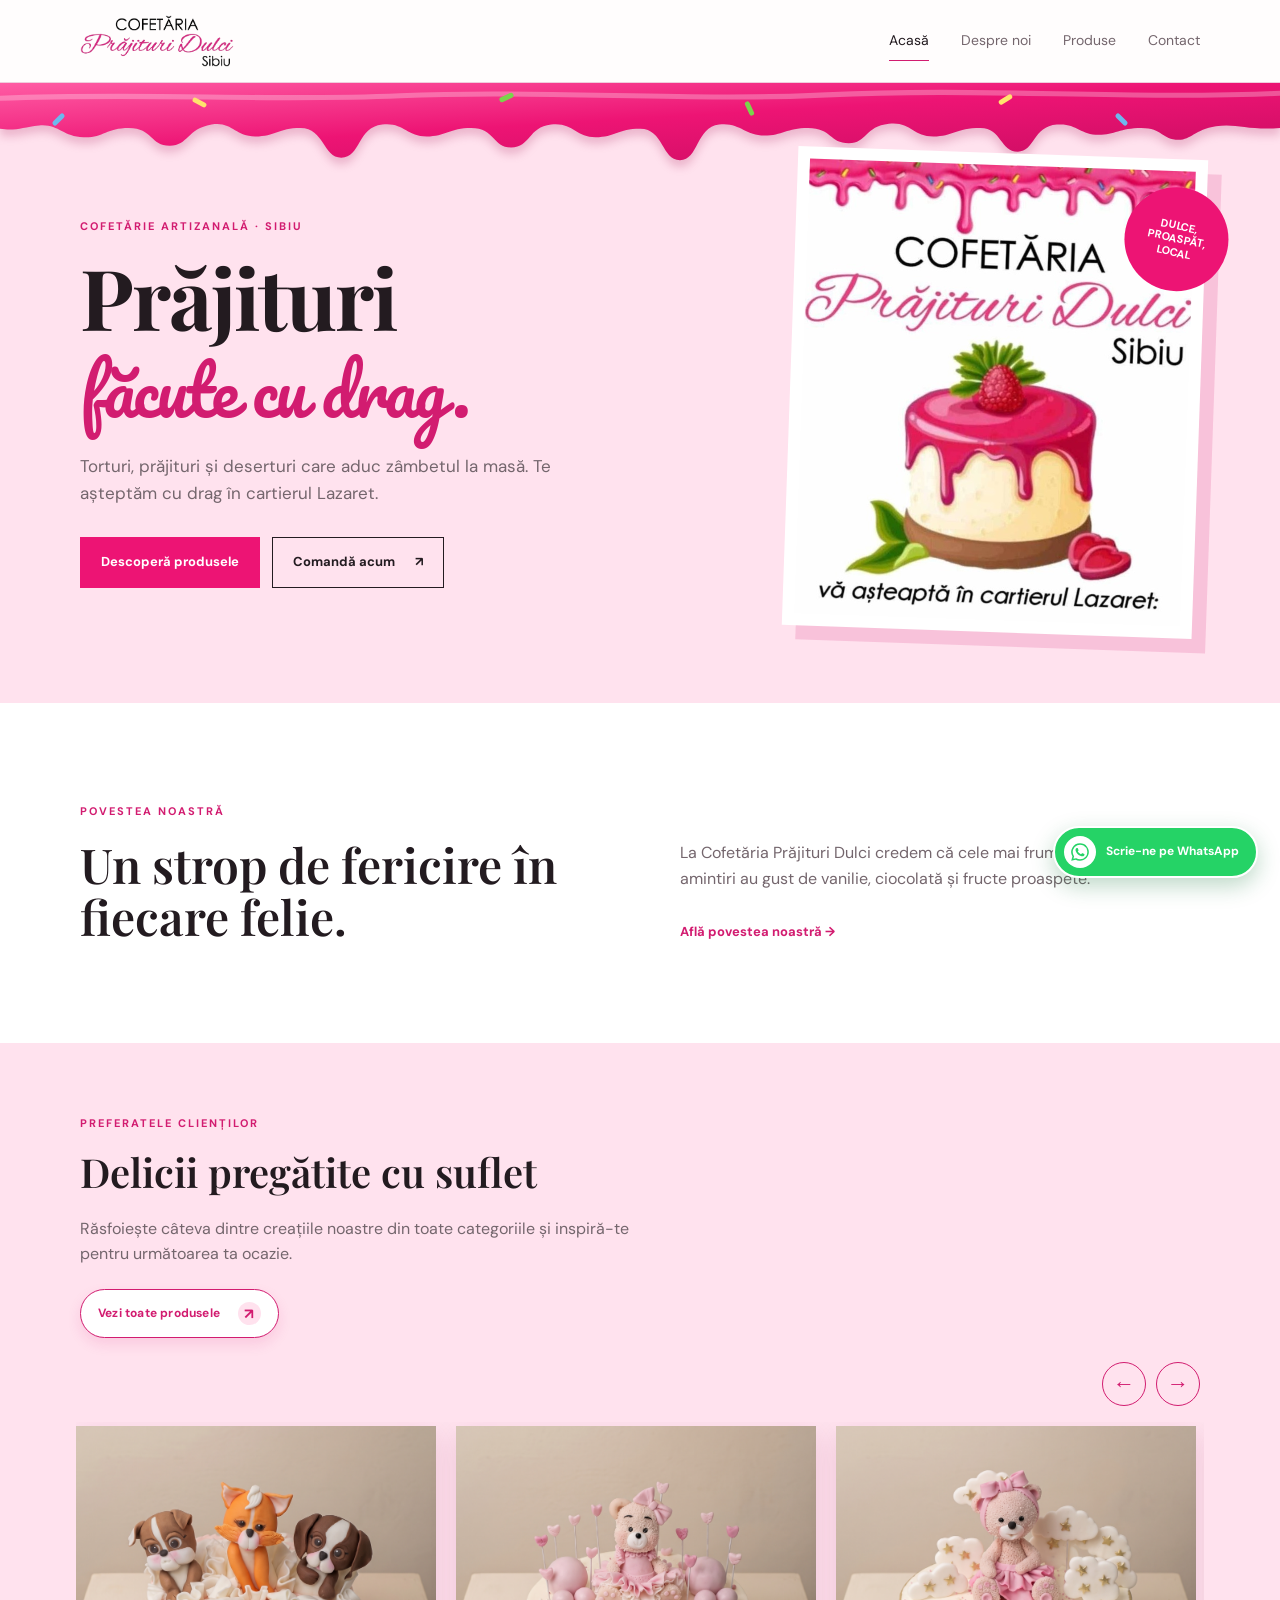
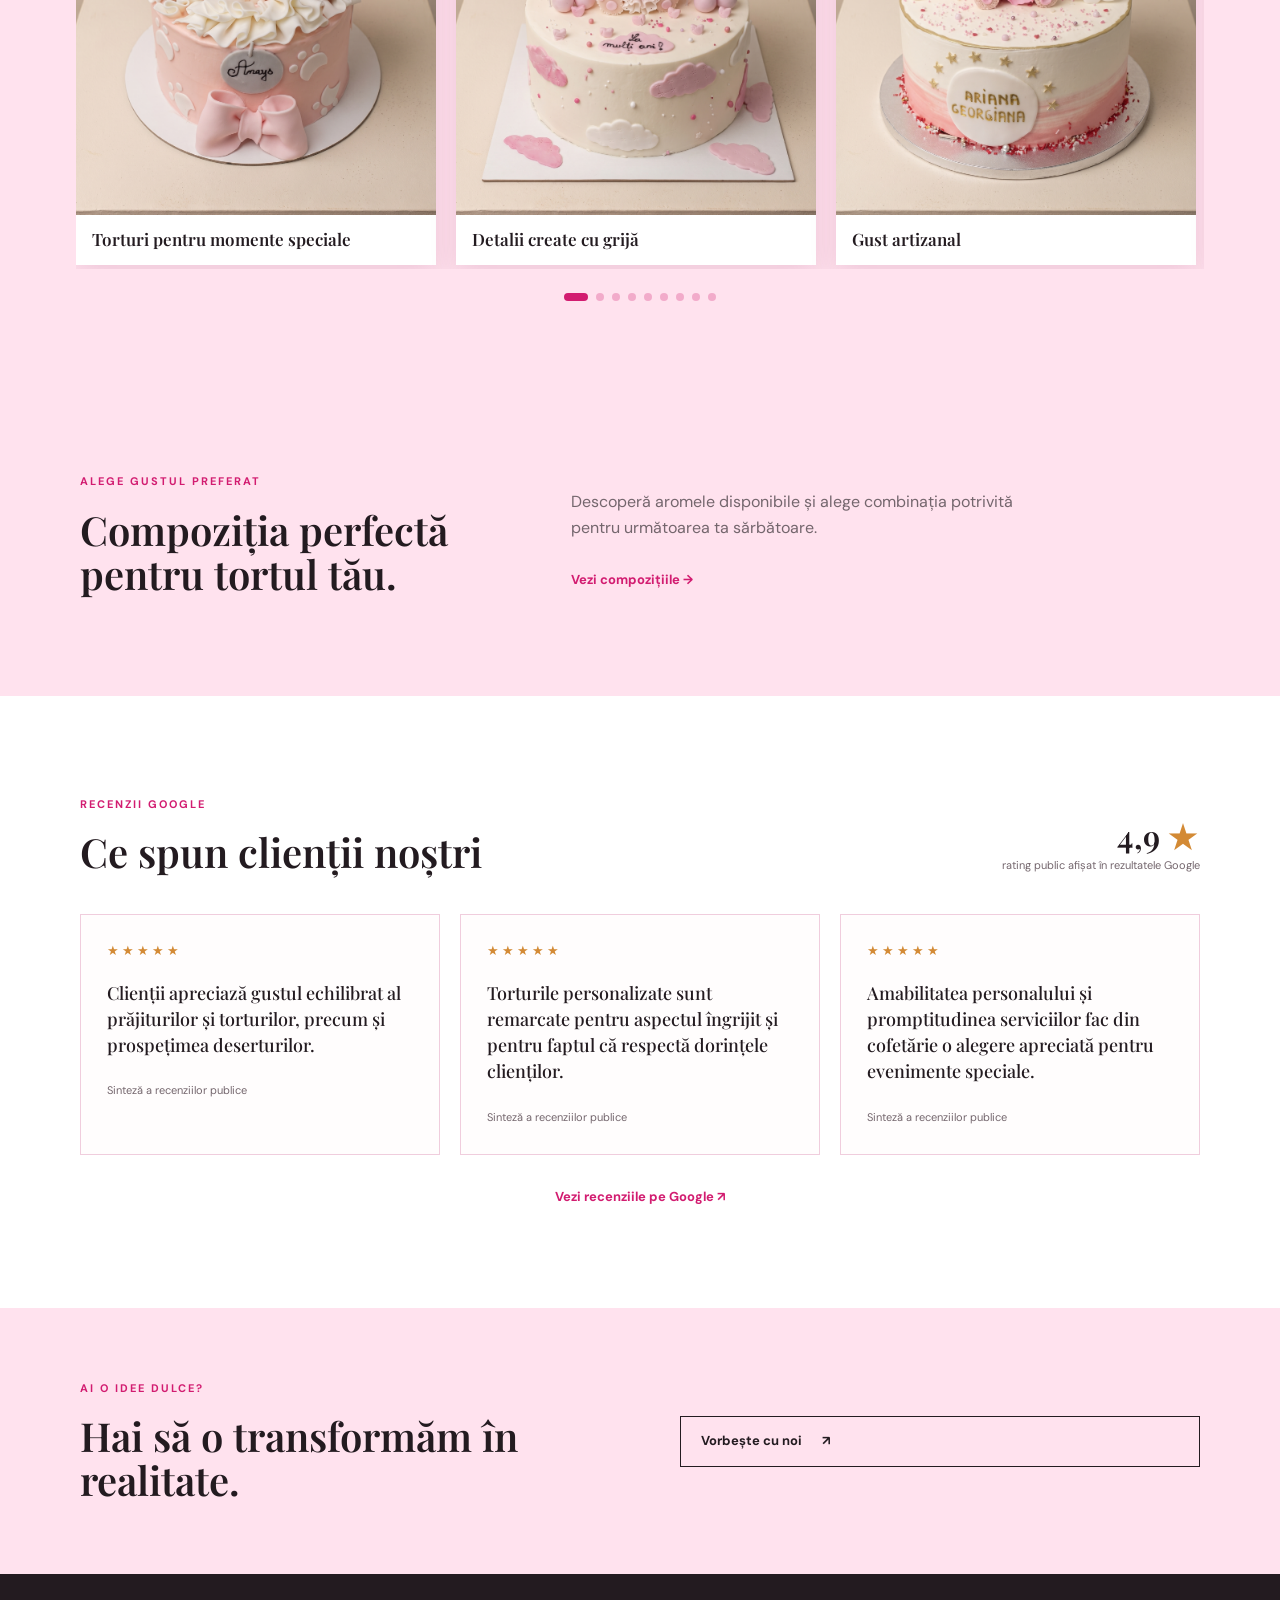
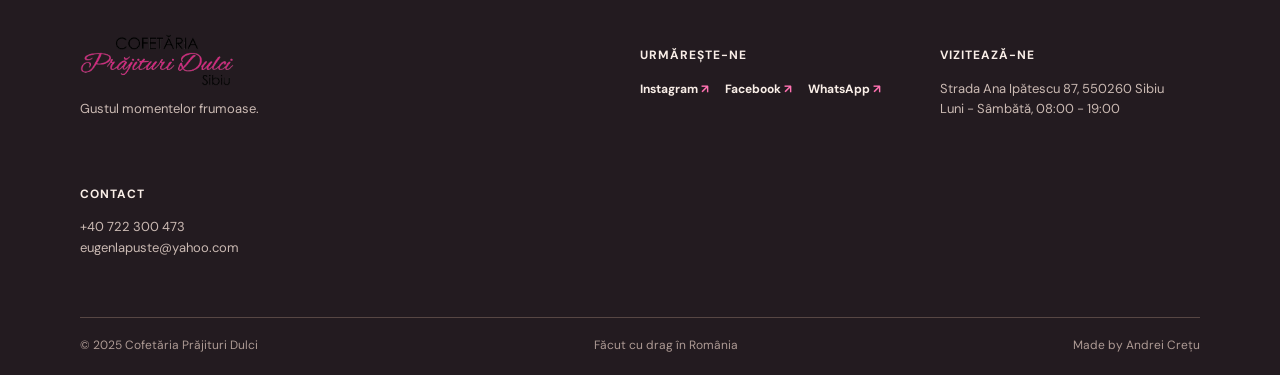
==== commit c92db2c8: "fixed fonts for secondary pages, finished products page, fixed links, updated logo" ====
--- a/index.html
+++ b/index.html
@@ -24,11 +24,11 @@
           href="index.html"
           aria-label="Cofetăria Prăjituri Dulci - pagina principală"
         >
-          <span class="logo-mark">PD</span>
-          <span
-            >Cofetăria <strong>Prăjituri Dulci</strong
-            ><small>Sibiu</small></span
-          >
+          <img
+            class="logo-image"
+            src="assets/images/logo/logo-text.png"
+            alt="Cofetăria Prăjituri Dulci Sibiu"
+          />
         </a>
         <button
           class="menu-toggle"
@@ -112,43 +112,55 @@
         </div>
       </section>
 
-      <section class="section products-section">
+      <section class="section products-section cake-album-section">
         <div class="container">
-          <div class="section-heading">
+          <div class="section-heading album-heading">
             <div>
               <p class="eyebrow">Preferatele clienților</p>
               <h2>Delicii pregătite cu suflet</h2>
             </div>
-            <a class="text-link" href="pages/produse.html"
-              >Vezi toate produsele <span>→</span></a
+          </div>
+          <p class="album-intro">Răsfoiește câteva dintre creațiile noastre din toate categoriile și inspiră-te pentru următoarea ta ocazie.</p>
+          <a class="album-products-link" href="pages/produse.html">
+            <span>Vezi toate produsele</span><span aria-hidden="true">↗</span>
+          </a>
+          <div class="album-controls" aria-label="Control album">
+            <button class="album-button album-prev" type="button" aria-label="Imaginea anterioară">←</button>
+            <button class="album-button album-next" type="button" aria-label="Imaginea următoare">→</button>
+          </div>
+          <div class="cake-album" data-album>
+            <div class="cake-track">
+              <figure class="cake-slide"><img src="assets/images/torturi/Gemini_Generated_Image_26h4mq26h4mq26h4.jpg" alt="Tort decorat cu fructe" loading="lazy"><figcaption>Torturi pentru momente speciale</figcaption></figure>
+              <figure class="cake-slide"><img src="assets/images/torturi/Gemini_Generated_Image_3dctmn3dctmn3dct.jpg" alt="Tort personalizat cu glazură" loading="lazy"><figcaption>Detalii create cu grijă</figcaption></figure>
+              <figure class="cake-slide"><img src="assets/images/torturi/Gemini_Generated_Image_aw7lzraw7lzraw7l.jpg" alt="Tort artizanal cu fructe" loading="lazy"><figcaption>Gust artizanal</figcaption></figure>
+              <figure class="cake-slide"><img src="assets/images/torturiNunti/Gemini_Generated_Image_8npfr08npfr08npf.jpg" alt="Tort de nuntă elegant" loading="lazy"><figcaption>Eleganță pentru ziua voastră</figcaption></figure>
+              <figure class="cake-slide"><img src="assets/images/torturiNunti/Gemini_Generated_Image_99em1j99em1j99em.jpg" alt="Tort de nuntă decorat" loading="lazy"><figcaption>Detalii romantice</figcaption></figure>
+              <figure class="cake-slide"><img src="assets/images/torturiNunti/Gemini_Generated_Image_mr49l7mr49l7mr49.jpg" alt="Tort de nuntă cu flori" loading="lazy"><figcaption>Flori și gusturi fine</figcaption></figure>
+              <figure class="cake-slide"><img src="assets/images/platouri/Gemini_Generated_Image_9lmq2h9lmq2h9lmq.jpg" alt="Platou cu prăjituri asortate" loading="lazy"><figcaption>Platouri asortate</figcaption></figure>
+              <figure class="cake-slide"><img src="assets/images/platouri/Gemini_Generated_Image_hqhy8yhqhy8yhqhy.jpg" alt="Platou cu deserturi" loading="lazy"><figcaption>Deserturi pentru împărțit</figcaption></figure>
+              <figure class="cake-slide"><img src="assets/images/minitorturi/Gemini_Generated_Image_4dvfgc4dvfgc4dvf.jpg" alt="Mini tort decorat" loading="lazy"><figcaption>Mini torturi pentru cadouri</figcaption></figure>
+              <figure class="cake-slide"><img src="assets/images/minitorturi/Gemini_Generated_Image_6ku4ln6ku4ln6ku4.jpg" alt="Mini tort festiv" loading="lazy"><figcaption>Cadoul perfect</figcaption></figure>
+              <figure class="cake-slide"><img src="assets/images/minitorturi/Gemini_Generated_Image_9bszgo9bszgo9bsz.jpg" alt="Mini tort personalizat" loading="lazy"><figcaption>Personalizat pentru tine</figcaption></figure>
+            </div>
+          </div>
+          <div class="album-dots" aria-label="Selectează imaginea"></div>
+        </div>
+      </section>
+
+      <section class="section compositions-teaser">
+        <div class="container compositions-teaser-inner">
+          <div>
+            <p class="eyebrow">Alege gustul preferat</p>
+            <h2>Compoziția perfectă pentru tortul tău.</h2>
+          </div>
+          <div>
+            <p>
+              Descoperă aromele disponibile și alege combinația potrivită
+              pentru următoarea ta sărbătoare.
+            </p>
+            <a class="text-link" href="pages/produse.html#compozitii"
+              >Vezi compozițiile <span>→</span></a
             >
-          </div>
-          <div class="product-grid">
-            <article class="product-card">
-              <div class="product-image image-cake"><span>Torturi</span></div>
-              <div class="product-info">
-                <h3>Torturi personalizate</h3>
-                <p>Pentru fiecare poveste și sărbătoare.</p>
-              </div>
-            </article>
-            <article class="product-card">
-              <div class="product-image image-cupcake">
-                <span>Prăjituri</span>
-              </div>
-              <div class="product-info">
-                <h3>Prăjituri fine</h3>
-                <p>Rețete clasice cu o notă modernă.</p>
-              </div>
-            </article>
-            <article class="product-card">
-              <div class="product-image image-croissant">
-                <span>Mic dejun</span>
-              </div>
-              <div class="product-info">
-                <h3>Deserturi de zi cu zi</h3>
-                <p>Un motiv bun pentru o pauză dulce.</p>
-              </div>
-            </article>
           </div>
         </div>
       </section>
@@ -218,30 +230,56 @@
       <div class="container footer-grid">
         <div>
           <a class="logo logo-footer" href="index.html"
-            ><span class="logo-mark">PD</span
-            ><span>Cofetăria <strong>Prăjituri Dulci</strong></span></a
+            ><img
+              class="logo-image"
+              src="assets/images/logo/logo-text.png"
+              alt="Cofetăria Prăjituri Dulci Sibiu"
+            /></a
           >
           <p>Gustul momentelor frumoase.</p>
         </div>
         <div>
+          <h3>Urmărește-ne</h3>
+          <nav class="social-links" aria-label="Rețele sociale">
+            <a href="https://www.instagram.com/prajituridulcisibiu/" target="_blank" rel="noopener noreferrer" aria-label="Instagram">Instagram <span>↗</span></a>
+            <a href="https://www.facebook.com/prajituri.dulci.92/" target="_blank" rel="noopener noreferrer" aria-label="Facebook">Facebook <span>↗</span></a>
+            <a href="https://wa.me/40722300473" target="_blank" rel="noopener noreferrer" aria-label="WhatsApp">WhatsApp <span>↗</span></a>
+          </nav>
+        </div>
+        <div>
           <h3>Vizitează-ne</h3>
-          <p>Str. Florilor nr. 12<br />Luni - Sâmbătă, 08:00 - 19:00</p>
+          <p><a href="https://www.google.com/maps/place//data=!4m2!3m1!1s0x474c67c4cc5dfbb1:0x7cac63be678029b4?sa=X&ved=1t:8290&ictx=111" target="_blank" rel="noopener noreferrer">Strada Ana Ipătescu 87, 550260 Sibiu</a><br />Luni - Sâmbătă, 08:00 - 19:00</p>
         </div>
         <div>
           <h3>Contact</h3>
           <p>
-            <a href="tel:+40740123456">0740 123 456</a><br /><a
-              href="mailto:hello@prajituridulci.ro"
-              >hello@prajituridulci.ro</a
+            <a href="tel:+40722300473">+40 722 300 473</a><br /><a
+              href="mailto:eugenlapuste@yahoo.com"
+              >eugenlapuste@yahoo.com</a
             >
           </p>
         </div>
       </div>
       <div class="container footer-bottom">
         <span>© 2025 Cofetăria Prăjituri Dulci</span
-        ><span>Făcut cu drag în România</span>
+        ><span>Făcut cu drag în România</span
+        ><span>Made by Andrei Crețu</span>
       </div>
     </footer>
+    <a
+      class="whatsapp-float"
+      href="https://wa.me/40722300473?text=Bun%C4%83!%20A%C8%99%20dori%20mai%20multe%20detalii%20despre%20produsele%20voastre."
+      target="_blank"
+      rel="noopener noreferrer"
+      aria-label="Scrie-ne pe WhatsApp"
+    >
+      <span class="whatsapp-icon" aria-hidden="true">
+        <svg viewBox="0 0 24 24" focusable="false">
+          <path d="M12 3.2a8.8 8.8 0 0 0-7.56 13.3L3.2 20.8l4.43-1.17A8.8 8.8 0 1 0 12 3.2Zm0 16.1a7.28 7.28 0 0 1-3.7-1l-.27-.16-2.63.7.7-2.56-.18-.28A7.28 7.28 0 1 1 12 19.3Zm3.98-5.45c-.22-.11-1.3-.64-1.5-.71-.2-.08-.35-.11-.5.11-.15.22-.57.71-.7.86-.13.15-.26.17-.48.06a5.9 5.9 0 0 1-1.75-1.08 6.55 6.55 0 0 1-1.2-1.5c-.13-.22 0-.34.1-.45l.34-.4c.11-.13.15-.22.22-.37.08-.15.04-.28-.02-.39-.06-.11-.5-1.2-.68-1.65-.18-.43-.36-.37-.5-.38h-.42c-.15 0-.39.06-.6.28-.2.22-.78.76-.78 1.85s.8 2.15.91 2.3c.11.15 1.57 2.4 3.8 3.36.53.23.94.36 1.26.46.53.17 1.01.15 1.4.09.43-.06 1.3-.53 1.48-1.04.18-.51.18-.95.13-1.04-.06-.09-.2-.15-.42-.26Z" />
+        </svg>
+      </span>
+      <span class="whatsapp-label">Scrie-ne pe WhatsApp</span>
+    </a>
     <script src="js/main.js"></script>
   </body>
 </html>
--- a/css/style.css
+++ b/css/style.css
@@ -44,39 +44,13 @@
 .logo {
   display: flex;
   align-items: center;
-  gap: 10px;
-  font-size: 13px;
-  line-height: 1.3;
-}
-.logo > span:last-child {
+}
+.logo-image {
   display: block;
-}
-.logo strong {
-  display: block;
-  font-size: 16px;
-  line-height: 1.15;
-  margin: 2px 0 4px;
-  color: var(--accent);
-  font-family: "Pacifico", cursive;
-  font-weight: 400;
-}
-.logo small {
-  display: block;
-  color: var(--dark);
-  font-size: 10px;
-  line-height: 1.25;
-  letter-spacing: 2px;
-  text-transform: uppercase;
-}
-.logo-mark {
-  display: grid;
-  place-items: center;
-  width: 38px;
-  height: 38px;
-  border-radius: 50%;
-  background: var(--hot-pink);
-  color: #fff;
-  font-family: "Playfair Display", serif;
+  width: 154px;
+  height: auto;
+  max-height: 62px;
+  object-fit: contain;
 }
 .main-nav {
   display: flex;
@@ -336,7 +310,7 @@
 .hero-sticker {
   position: absolute;
   right: -23px;
-  bottom: 28px;
+  top: 28px;
   display: grid;
   place-items: center;
   width: 104px;
@@ -399,6 +373,268 @@
   text-align: center;
   margin-top: 32px;
 }
+.cake-album-section {
+  overflow: hidden;
+  padding-top: 72px;
+  padding-bottom: 72px;
+  background: var(--pink);
+}
+.album-heading {
+  align-items: center;
+}
+.album-intro {
+  max-width: 560px;
+  margin: -18px 0 22px;
+  color: var(--muted);
+}
+.album-products-link {
+  display: inline-flex;
+  align-items: center;
+  gap: 18px;
+  margin-bottom: 24px;
+  padding: 12px 17px;
+  border: 1px solid var(--accent);
+  border-radius: 999px;
+  background: #fff;
+  color: var(--accent);
+  font-size: 12px;
+  font-weight: 700;
+  letter-spacing: 0.2px;
+  box-shadow: 0 6px 14px rgba(210, 28, 112, 0.12);
+  transition: background 0.2s, color 0.2s, transform 0.2s, box-shadow 0.2s;
+}
+.album-products-link span:last-child {
+  display: grid;
+  place-items: center;
+  width: 23px;
+  height: 23px;
+  border-radius: 50%;
+  background: var(--pink);
+  font-size: 15px;
+  transition: background 0.2s, color 0.2s;
+}
+.album-products-link:hover,
+.album-products-link:focus-visible {
+  background: var(--accent);
+  color: #fff;
+  transform: translateY(-2px);
+  box-shadow: 0 9px 18px rgba(210, 28, 112, 0.2);
+}
+.album-products-link:hover span:last-child,
+.album-products-link:focus-visible span:last-child {
+  background: #fff;
+  color: var(--accent);
+}
+.album-controls {
+  display: flex;
+  justify-content: flex-end;
+  gap: 10px;
+  margin-bottom: 16px;
+}
+.album-button {
+  display: grid;
+  place-items: center;
+  width: 44px;
+  height: 44px;
+  border: 1px solid var(--accent);
+  border-radius: 50%;
+  background: transparent;
+  color: var(--accent);
+  font-size: 22px;
+  cursor: pointer;
+  transition: background 0.2s, color 0.2s, transform 0.2s;
+}
+.album-button:hover {
+  background: var(--accent);
+  color: #fff;
+  transform: translateY(-2px);
+}
+.cake-album {
+  overflow-x: auto;
+  overflow-y: hidden;
+  margin-inline: -4px;
+  padding: 4px;
+  scroll-behavior: smooth;
+  scroll-snap-type: x mandatory;
+  touch-action: pan-x pan-y;
+  -webkit-overflow-scrolling: touch;
+  overscroll-behavior-x: contain;
+  scrollbar-width: thin;
+  scrollbar-color: var(--accent) transparent;
+}
+.cake-track {
+  display: flex;
+  gap: 20px;
+  width: 100%;
+  min-width: 100%;
+}
+.cake-slide {
+  position: relative;
+  flex: 0 0 calc((100% - 40px) / 3);
+  min-width: 0;
+  margin: 0;
+  overflow: hidden;
+  background: #fff;
+  box-shadow: 0 10px 26px rgba(120, 19, 70, 0.12);
+  scroll-snap-align: start;
+}
+.cake-slide img {
+  display: block;
+  width: 100%;
+  aspect-ratio: 1 / 1.08;
+  object-fit: cover;
+  transition: transform 0.5s ease;
+}
+.cake-slide:hover img {
+  transform: scale(1.04);
+}
+.cake-slide figcaption {
+  padding: 14px 16px 16px;
+  color: var(--dark);
+  font: 600 17px/1.2 "Playfair Display", serif;
+}
+.album-dots {
+  display: flex;
+  justify-content: center;
+  gap: 8px;
+  margin-top: 24px;
+}
+.album-dot {
+  width: 8px;
+  height: 8px;
+  padding: 0;
+  border: 0;
+  border-radius: 50%;
+  background: rgba(210, 28, 112, 0.28);
+  cursor: pointer;
+  transition: width 0.2s, border-radius 0.2s, background 0.2s;
+}
+.album-dot.active {
+  width: 24px;
+  border-radius: 8px;
+  background: var(--accent);
+}
+.products-gallery {
+  background: var(--cream);
+}
+.compositions-section {
+  background: #fff;
+}
+.compositions-layout,
+.compositions-teaser-inner {
+  display: grid;
+  grid-template-columns: minmax(230px, 0.8fr) 1.2fr;
+  gap: 72px;
+  align-items: start;
+}
+.compositions-section h2,
+.compositions-teaser h2 {
+  max-width: 440px;
+  font-size: 40px;
+}
+.compositions-intro,
+.compositions-teaser p:not(.eyebrow) {
+  max-width: 480px;
+  color: var(--muted);
+}
+.composition-list {
+  display: grid;
+  grid-template-columns: repeat(3, minmax(0, 1fr));
+  gap: 12px;
+  margin: 0;
+  padding: 0;
+  list-style: none;
+}
+.composition-list li {
+  padding: 14px 16px;
+  border: 1px solid var(--line);
+  border-radius: 2px;
+  background: var(--cream);
+  color: var(--dark);
+  font-weight: 700;
+  font-size: 14px;
+}
+.compositions-teaser {
+  background: var(--pink);
+}
+.product-categories {
+  display: grid;
+  gap: 88px;
+}
+.product-category + .product-category {
+  border-top: 1px solid var(--line);
+  padding-top: 72px;
+}
+.product-category .section-heading {
+  margin-bottom: 24px;
+}
+.product-category .section-heading h2 {
+  font-size: 40px;
+}
+.product-category .album-intro {
+  max-width: 650px;
+  margin-bottom: 0;
+}
+.product-category .cake-gallery {
+  margin-top: 28px;
+}
+.cake-gallery-compact {
+  grid-template-columns: repeat(2, 1fr);
+}
+.cake-gallery-compact .gallery-item {
+  grid-column: span 1;
+  grid-row: span 1;
+}
+.cake-gallery {
+  display: grid;
+  grid-template-columns: repeat(4, 1fr);
+  grid-auto-rows: 230px;
+  gap: 16px;
+  margin-top: 32px;
+}
+.gallery-item {
+  position: relative;
+  min-width: 0;
+  min-height: 0;
+  margin: 0;
+  overflow: hidden;
+  background: var(--pink);
+  box-shadow: 0 10px 24px rgba(120, 19, 70, 0.12);
+}
+.gallery-item-large {
+  grid-column: span 2;
+  grid-row: span 2;
+}
+.gallery-item-wide {
+  grid-column: span 2;
+}
+.gallery-item img {
+  display: block;
+  width: 100%;
+  height: 100%;
+  object-fit: cover;
+  transition: transform 0.45s ease;
+}
+.gallery-item::after {
+  content: "";
+  position: absolute;
+  inset: auto 0 0;
+  height: 45%;
+  background: linear-gradient(transparent, rgba(35, 27, 32, 0.72));
+  pointer-events: none;
+}
+.gallery-item:hover img {
+  transform: scale(1.05);
+}
+.gallery-item figcaption {
+  position: absolute;
+  right: 16px;
+  bottom: 14px;
+  left: 16px;
+  z-index: 1;
+  color: #fff;
+  font: 600 16px/1.2 "Playfair Display", serif;
+}
 .cta {
   padding: 72px 0;
   background: var(--pink);
@@ -430,6 +666,55 @@
   font-size: 12px;
   text-transform: uppercase;
   letter-spacing: 1px;
+}
+.social-links {
+  display: flex;
+  flex-wrap: wrap;
+  gap: 8px 16px;
+  margin-top: 14px;
+}
+.social-links a {
+  color: #f9eee7;
+  font-size: 12px;
+  font-weight: 700;
+  transition: color 0.2s, transform 0.2s;
+}
+.social-links a:hover,
+.social-links a:focus-visible {
+  color: #ff72b1;
+  transform: translateY(-1px);
+}
+.social-links a span {
+  color: #ff72b1;
+}
+.footer-bottom .social-links {
+  margin: 0;
+  justify-content: center;
+}
+.about-social {
+  margin-top: 72px;
+  padding-top: 32px;
+  border-top: 1px solid var(--line);
+}
+.about-social h2 {
+  max-width: 520px;
+  margin: 0 0 20px;
+  font-size: 34px;
+}
+.social-links-dark a {
+  color: var(--accent);
+  border: 1px solid var(--line);
+  border-radius: 999px;
+  padding: 9px 13px;
+  background: #fff;
+}
+.social-links-dark a:hover,
+.social-links-dark a:focus-visible {
+  color: #fff;
+  background: var(--accent);
+}
+.social-links-dark a span {
+  color: inherit;
 }
 .footer-bottom {
   border-top: 1px solid #574744;
@@ -439,6 +724,46 @@
   justify-content: space-between;
   color: #ad9a94;
   font-size: 12px;
+}
+.whatsapp-float {
+  position: fixed;
+  right: 22px;
+  bottom: 22px;
+  z-index: 300;
+  display: inline-flex;
+  align-items: center;
+  gap: 10px;
+  min-height: 52px;
+  padding: 8px 17px 8px 9px;
+  border: 2px solid #fff;
+  border-radius: 999px;
+  background: #25d366;
+  color: #fff;
+  box-shadow: 0 8px 22px rgba(21, 117, 59, 0.28);
+  font-size: 12px;
+  font-weight: 700;
+  transition: transform 0.2s, box-shadow 0.2s, background 0.2s;
+}
+.whatsapp-float:hover,
+.whatsapp-float:focus-visible {
+  background: #1ebe5d;
+  color: #fff;
+  transform: translateY(-3px);
+  box-shadow: 0 12px 28px rgba(21, 117, 59, 0.36);
+}
+.whatsapp-icon {
+  display: grid;
+  place-items: center;
+  width: 32px;
+  height: 32px;
+  border-radius: 50%;
+  background: #fff;
+  color: #25d366;
+}
+.whatsapp-icon svg {
+  width: 24px;
+  height: 24px;
+  fill: currentColor;
 }
 .page-hero {
   padding: 100px 0 90px;
@@ -567,21 +892,9 @@
     font-size: 11px;
     line-height: 1.25;
   }
-  .logo strong {
-    font-size: 14px;
-    line-height: 1.1;
-    margin: 2px 0 3px;
-    white-space: nowrap;
-  }
-  .logo small {
-    font-size: 8px;
-    line-height: 1.2;
-    letter-spacing: 1.5px;
-  }
-  .logo-mark {
-    flex: 0 0 34px;
-    width: 34px;
-    height: 34px;
+  .logo-image {
+    width: 132px;
+    max-height: 54px;
   }
   .menu-toggle {
     display: grid;
@@ -667,7 +980,7 @@
   }
   .hero-sticker {
     right: -12px;
-    bottom: -25px;
+    top: -25px;
     width: 84px;
     height: 84px;
     padding: 10px;
@@ -689,7 +1002,9 @@
   .intro-grid,
   .section-heading,
   .cta-inner,
-  .contact-grid {
+  .contact-grid,
+  .compositions-layout,
+  .compositions-teaser-inner {
     grid-template-columns: 1fr;
     display: grid;
     gap: 22px;
@@ -721,8 +1036,68 @@
   .section-heading h2 {
     font-size: clamp(32px, 10vw, 42px);
   }
+  .compositions-section h2,
+  .compositions-teaser h2 {
+    font-size: clamp(32px, 10vw, 42px);
+  }
+  .composition-list {
+    grid-template-columns: repeat(2, minmax(0, 1fr));
+    gap: 10px;
+  }
+  .composition-list li {
+    padding: 12px;
+    font-size: 13px;
+  }
   .section-heading {
     gap: 12px;
+  }
+  .album-heading {
+    align-items: start;
+  }
+  .album-intro {
+    margin: -8px 0 18px;
+    font-size: 14px;
+  }
+  .album-controls {
+    justify-content: flex-start;
+  }
+  .cake-album {
+    margin-inline: -2px;
+    padding: 2px;
+  }
+  .cake-track {
+    gap: 14px;
+    width: 100%;
+    min-width: 100%;
+  }
+  .cake-slide {
+    flex-basis: calc(84vw - 13px);
+  }
+  .cake-slide figcaption {
+    padding: 12px 14px 14px;
+    font-size: 16px;
+  }
+  .cake-slide img {
+    aspect-ratio: 1 / 1.12;
+  }
+  .cake-gallery {
+    grid-template-columns: repeat(2, 1fr);
+    grid-auto-rows: 180px;
+    gap: 10px;
+    margin-top: 24px;
+  }
+  .gallery-item-large {
+    grid-column: span 2;
+    grid-row: span 2;
+  }
+  .gallery-item-wide {
+    grid-column: span 2;
+  }
+  .gallery-item figcaption {
+    right: 10px;
+    bottom: 10px;
+    left: 10px;
+    font-size: 14px;
   }
   .review-score {
     align-items: flex-start;
@@ -741,6 +1116,27 @@
     gap: 15px;
     flex-direction: column;
   }
+  .footer-bottom .social-links {
+    justify-content: flex-start;
+  }
+  .about-social {
+    margin-top: 52px;
+  }
+  .whatsapp-float {
+    right: 14px;
+    bottom: 14px;
+    min-height: 48px;
+    padding: 7px 13px 7px 8px;
+    font-size: 11px;
+  }
+  .whatsapp-icon {
+    width: 30px;
+    height: 30px;
+  }
+  .whatsapp-icon svg {
+    width: 22px;
+    height: 22px;
+  }
   .page-hero {
     padding: 74px 0 64px;
   }
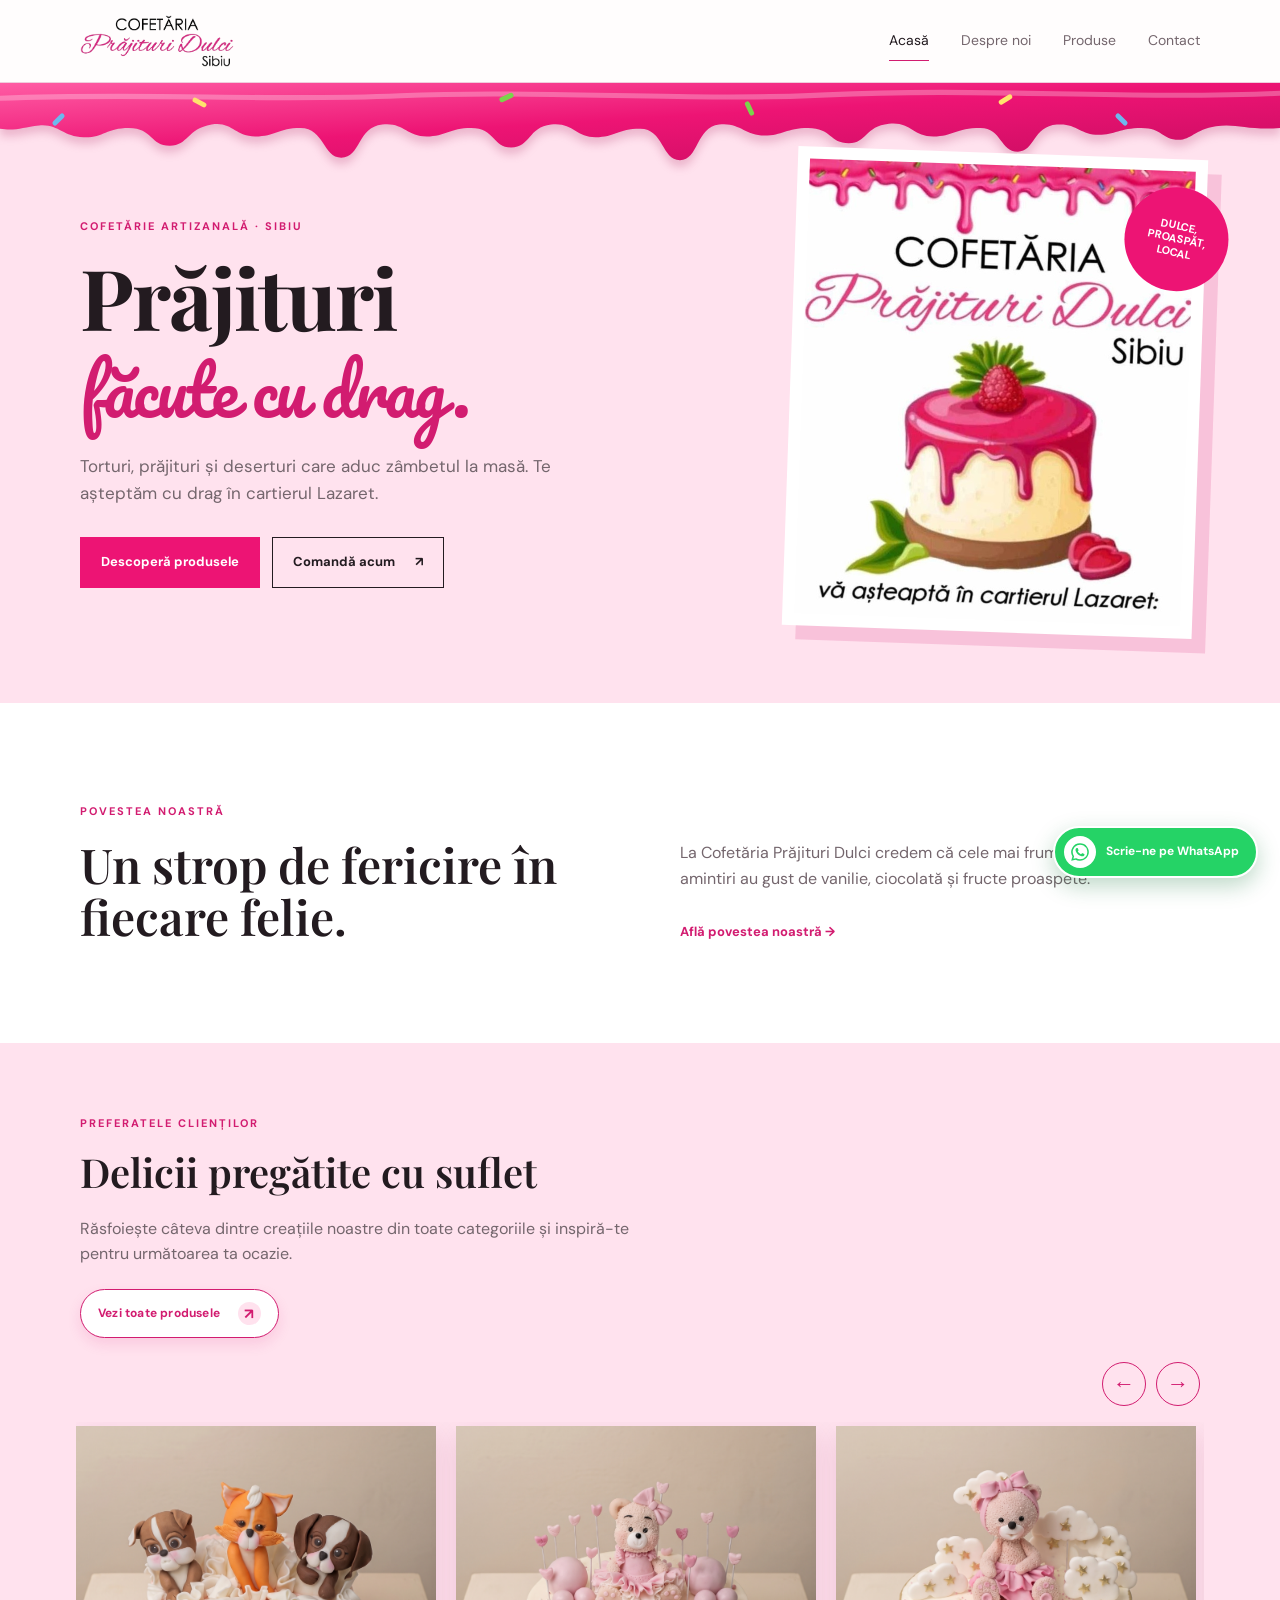
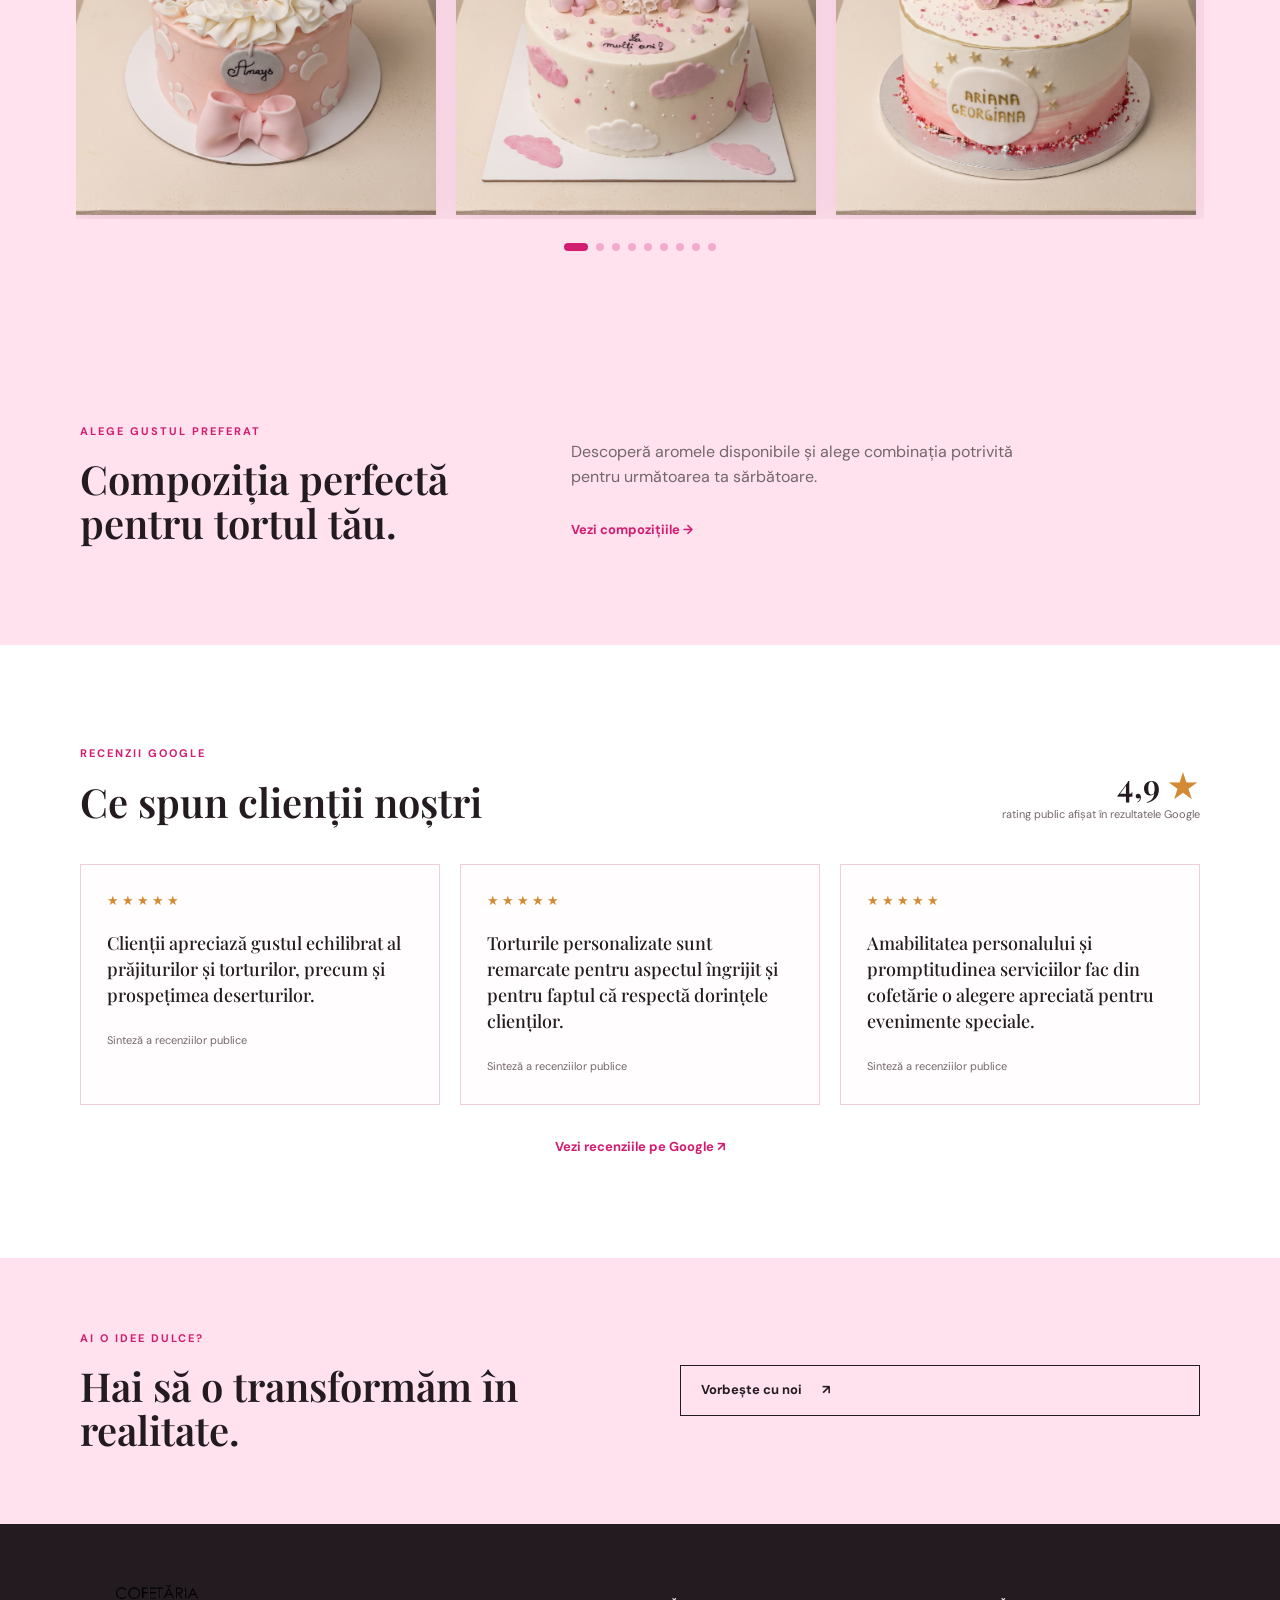
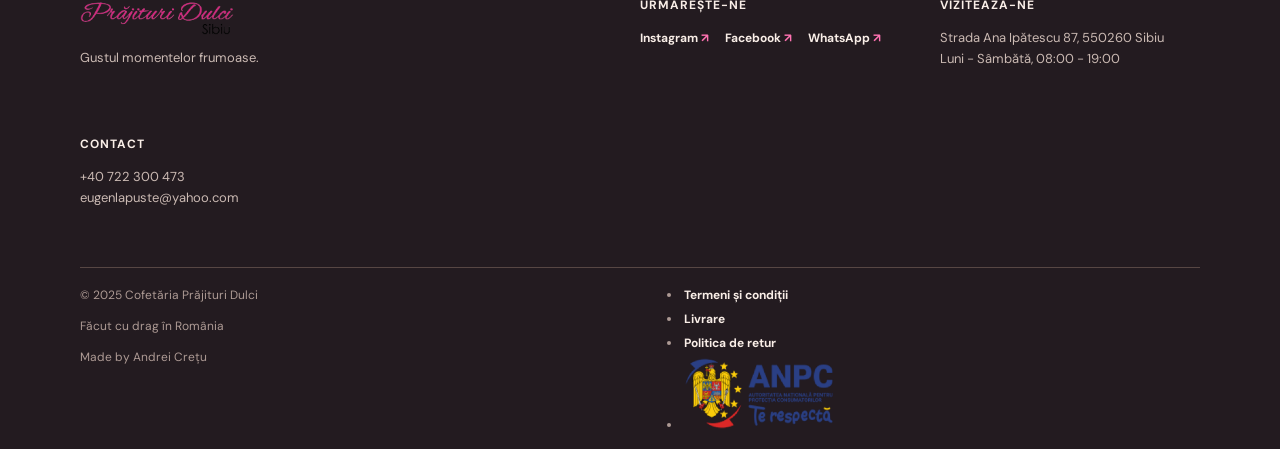
==== commit 57116f57: "feat: adaugă pagini informative și îmbunătățește galeriile - adaugă paginile Livrare, Politica de re" ====
--- a/index.html
+++ b/index.html
@@ -7,6 +7,8 @@
       name="description"
       content="Cofetăria Prăjituri Dulci - torturi, prăjituri și deserturi pregătite cu grijă."
     />
+    <link rel="icon" type="image/jpeg" href="assets/images/logo/googleSearchLogo.jpeg" />
+    <link rel="apple-touch-icon" href="assets/images/logo/googleSearchLogo.jpeg" />
     <title>Cofetăria Prăjituri Dulci | Gustul momentelor frumoase</title>
     <link rel="preconnect" href="https://fonts.googleapis.com" />
     <link rel="preconnect" href="https://fonts.gstatic.com" crossorigin />
@@ -262,10 +264,20 @@
       </div>
       <div class="container footer-bottom">
         <span>© 2025 Cofetăria Prăjituri Dulci</span
-        ><span>Făcut cu drag în România</span
+        ><ul class="footer-legal-links">
+          <li><a class="footer-legal-link" href="pages/termeni-si-conditii.html">Termeni și condiții</a></li>
+          <li><a class="footer-legal-link" href="pages/livrare.html">Livrare</a></li>
+          <li><a class="footer-legal-link" href="pages/politica-retur.html">Politica de retur</a></li>
+          <li><a class="footer-legal-link" href="https://www.anpc.ro/" target="_blank" rel="noopener noreferrer"><img class="anpc-image" src="assets/icons/ANPCImage.png" alt="ANPC" /></a></li>
+        </ul>
+        <span>Făcut cu drag în România</span
         ><span>Made by Andrei Crețu</span>
       </div>
     </footer>
+    <div class="image-lightbox" aria-hidden="true">
+      <button class="image-lightbox-close" type="button" aria-label="Închide imaginea">×</button>
+      <img class="image-lightbox-image" src="" alt="" />
+    </div>
     <a
       class="whatsapp-float"
       href="https://wa.me/40722300473?text=Bun%C4%83!%20A%C8%99%20dori%20mai%20multe%20detalii%20despre%20produsele%20voastre."
--- a/css/style.css
+++ b/css/style.css
@@ -493,6 +493,12 @@
   color: var(--dark);
   font: 600 17px/1.2 "Playfair Display", serif;
 }
+.cake-album .cake-slide {
+  cursor: zoom-in;
+}
+.cake-album .cake-slide figcaption {
+  display: none;
+}
 .album-dots {
   display: flex;
   justify-content: center;
@@ -575,6 +581,32 @@
   max-width: 650px;
   margin-bottom: 0;
 }
+.product-details {
+  max-width: 760px;
+  margin-top: 24px;
+  color: var(--muted);
+}
+.product-note {
+  margin: 0 0 10px;
+}
+.product-note strong {
+  color: var(--dark);
+}
+.price-list {
+  display: grid;
+  gap: 7px;
+  margin-top: 18px;
+  padding: 18px 20px;
+  border-left: 3px solid var(--accent);
+  background: #fff;
+}
+.price-list p {
+  margin: 0;
+  font-size: 14px;
+}
+.price-list strong {
+  color: var(--dark);
+}
 .product-category .cake-gallery {
   margin-top: 28px;
 }
@@ -591,6 +623,10 @@
   grid-auto-rows: 230px;
   gap: 16px;
   margin-top: 32px;
+}
+.products-gallery .gallery-item {
+  grid-column: span 1;
+  grid-row: span 1;
 }
 .gallery-item {
   position: relative;
@@ -608,6 +644,11 @@
 .gallery-item-wide {
   grid-column: span 2;
 }
+.products-gallery .gallery-item-large,
+.products-gallery .gallery-item-wide {
+  grid-column: span 1;
+  grid-row: span 1;
+}
 .gallery-item img {
   display: block;
   width: 100%;
@@ -622,6 +663,13 @@
   height: 45%;
   background: linear-gradient(transparent, rgba(35, 27, 32, 0.72));
   pointer-events: none;
+}
+.products-gallery .gallery-item::after,
+.products-gallery .gallery-item figcaption {
+  display: none;
+}
+.products-gallery .gallery-item {
+  cursor: zoom-in;
 }
 .gallery-item:hover img {
   transform: scale(1.05);
@@ -635,6 +683,59 @@
   color: #fff;
   font: 600 16px/1.2 "Playfair Display", serif;
 }
+.image-lightbox {
+  position: fixed;
+  inset: 0;
+  z-index: 500;
+  display: flex;
+  align-items: center;
+  justify-content: center;
+  box-sizing: border-box;
+  width: 100vw;
+  height: 100vh;
+  height: 100dvh;
+  padding: 72px 16px 24px;
+  overflow: auto;
+  background: rgba(25, 16, 22, 0.9);
+  opacity: 0;
+  pointer-events: none;
+  transition: opacity 0.2s ease;
+}
+.image-lightbox.open {
+  opacity: 1;
+  pointer-events: auto;
+}
+.image-lightbox-image {
+  display: block;
+  flex: 0 1 auto;
+  max-width: min(94vw, 1400px);
+  max-width: calc(100vw - 32px);
+  max-height: calc(100vh - 96px);
+  max-height: calc(100dvh - 96px);
+  width: auto;
+  height: auto;
+  object-fit: contain;
+  cursor: default;
+}
+.image-lightbox-close {
+  position: absolute;
+  top: 18px;
+  right: 24px;
+  width: 44px;
+  height: 44px;
+  border: 0;
+  border-radius: 50%;
+  background: #fff;
+  color: var(--dark);
+  font-size: 30px;
+  line-height: 1;
+  cursor: pointer;
+}
+.image-lightbox-close:hover,
+.image-lightbox-close:focus-visible {
+  background: var(--pink);
+  color: var(--accent);
+}
 .cta {
   padding: 72px 0;
   background: var(--pink);
@@ -689,7 +790,7 @@
 }
 .footer-bottom .social-links {
   margin: 0;
-  justify-content: center;
+  justify-content: flex-start;
 }
 .about-social {
   margin-top: 72px;
@@ -720,10 +821,81 @@
   border-top: 1px solid #574744;
   margin-top: 45px;
   padding-top: 18px;
-  display: flex;
-  justify-content: space-between;
+  display: grid;
+  grid-template-columns: minmax(0, 1fr) minmax(220px, 1fr);
+  gap: 12px 48px;
+  align-items: start;
   color: #ad9a94;
   font-size: 12px;
+}
+.footer-bottom > :not(.footer-legal-links) {
+  grid-column: 1;
+}
+.footer-bottom > .footer-legal-links {
+  grid-column: 2;
+  grid-row: 1 / span 6;
+  justify-self: start;
+}
+.footer-legal-link {
+  color: #f9eee7;
+  font-weight: 700;
+}
+.footer-legal-link:hover,
+.footer-legal-link:focus-visible {
+  color: #ff72b1;
+}
+.footer-legal-links {
+  display: grid;
+  gap: 5px;
+  margin: 0;
+  padding-left: 18px;
+  list-style: disc;
+}
+.footer-legal-links li {
+  padding-left: 2px;
+}
+.anpc-image {
+  display: block;
+  width: min(150px, 100%);
+  height: auto;
+}
+.legal-content {
+  max-width: 860px;
+}
+.legal-content h2 {
+  margin: 42px 0 14px;
+  font-size: 26px;
+}
+.legal-content p {
+  max-width: 780px;
+  margin: 0 0 16px;
+  color: var(--muted);
+}
+.legal-content ul {
+  margin: 0 0 18px;
+  padding-left: 22px;
+  color: var(--muted);
+}
+.legal-content li {
+  margin-bottom: 6px;
+}
+.legal-updated {
+  margin-bottom: 30px !important;
+  color: var(--dark) !important;
+}
+.legal-details {
+  display: grid;
+  grid-template-columns: max-content 1fr;
+  gap: 8px 20px;
+  margin: 0;
+  color: var(--muted);
+}
+.legal-details dt {
+  font-weight: 700;
+  color: var(--dark);
+}
+.legal-details dd {
+  margin: 0;
 }
 .whatsapp-float {
   position: fixed;
@@ -1099,6 +1271,17 @@
     left: 10px;
     font-size: 14px;
   }
+  .image-lightbox {
+    padding: 64px 10px 18px;
+  }
+  .image-lightbox-image {
+    max-width: calc(100vw - 20px);
+    max-height: calc(100dvh - 82px);
+  }
+  .image-lightbox-close {
+    top: 12px;
+    right: 12px;
+  }
   .review-score {
     align-items: flex-start;
   }
@@ -1114,7 +1297,12 @@
   }
   .footer-bottom {
     gap: 15px;
-    flex-direction: column;
+    grid-template-columns: 1fr;
+  }
+  .footer-bottom > :not(.footer-legal-links),
+  .footer-bottom > .footer-legal-links {
+    grid-column: 1;
+    grid-row: auto;
   }
   .footer-bottom .social-links {
     justify-content: flex-start;
